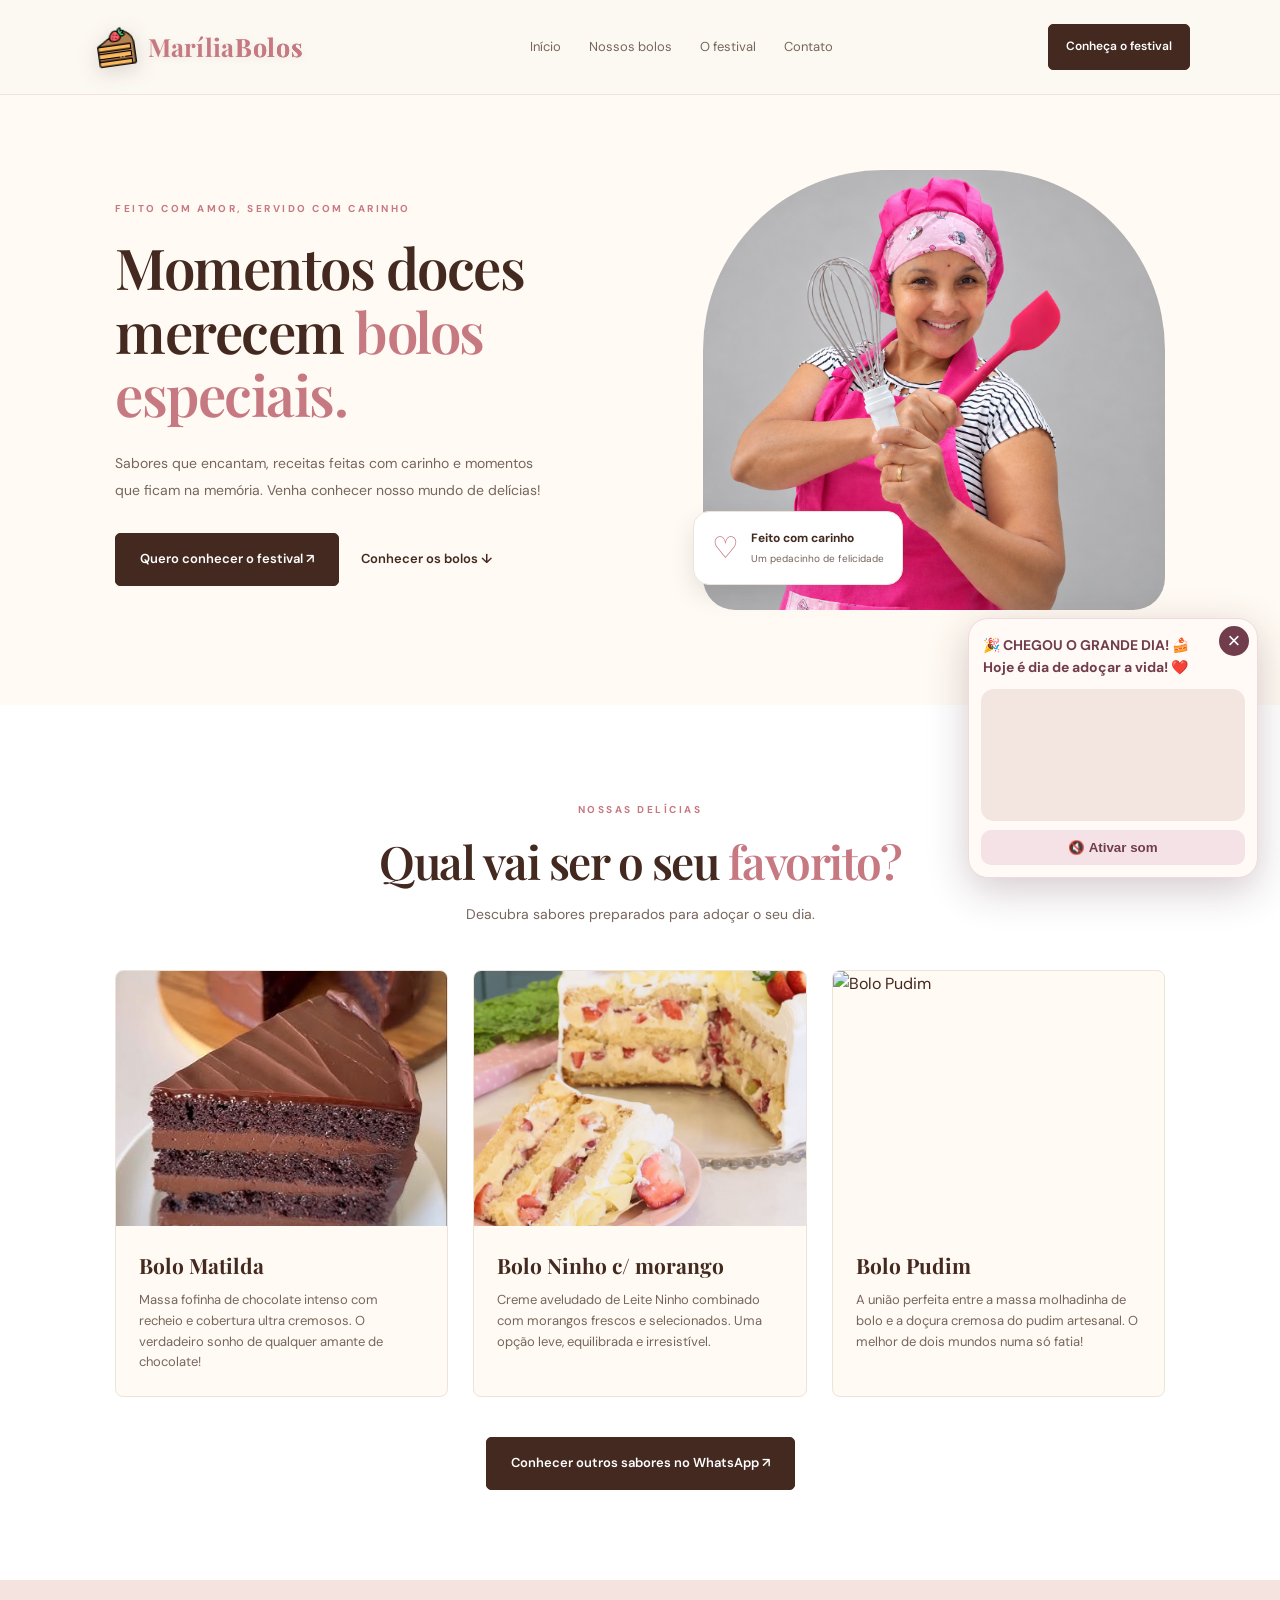
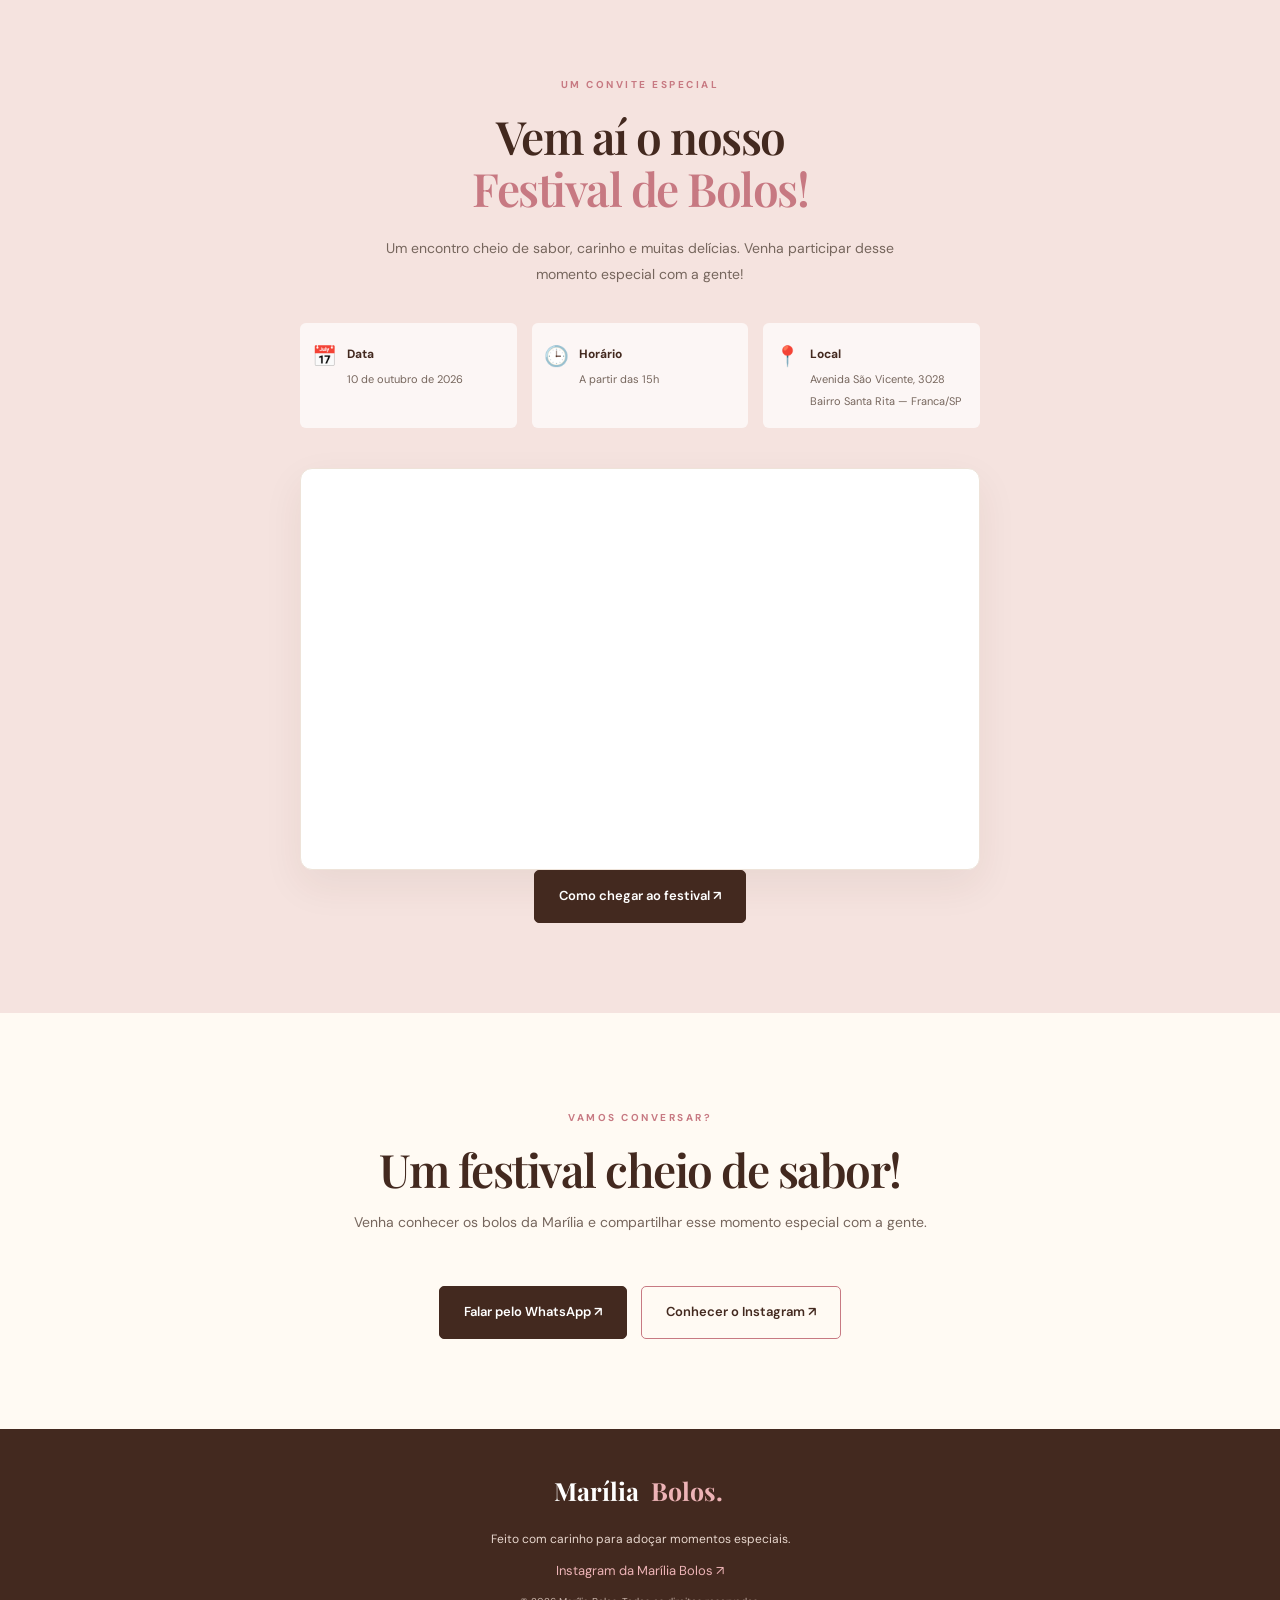
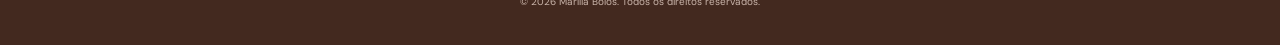
==== index.html @ d949c9f5 "Atualização do projeto Marília Bolos" ====
<!DOCTYPE html>
<html lang="pt-BR">
<head>
    <meta charset="UTF-8">
    <meta name="viewport" content="width=device-width, initial-scale=1.0">
    <meta name="description" content="Conheça nossos bolos e participe do nosso festival de bolos!">
    <title>Festival de Bolos | Marília Bolos</title>

    <link rel="preconnect" href="https://fonts.googleapis.com">
    <link rel="preconnect" href="https://fonts.gstatic.com" crossorigin>
    <link href="https://fonts.googleapis.com/css2?family=DM+Sans:wght@400;500;600;700&family=Playfair+Display:wght@500;600;700&display=swap" rel="stylesheet">
    <link rel="icon" href="imagens/bolo.png" type="image/x-icon">

    <link rel="stylesheet" href="style.css">
    <script src="script.js" defer></script>
</head>
<body>

    <header class="header">
        <a href="#" class="logo" aria-label="Marília Bolos home">
            <img src="imagens/bolo.png" alt="Logo" class="logo-imagem">
            <span class="logo-text">Marília <span>Bolos</span></span>
        </a>

        <nav class="nav">
            <a href="#inicio">Início</a>
            <a href="#bolos">Nossos bolos</a>
            <a href="#festival">O festival</a>
            <a href="#contato">Contato</a>
        </nav>

        <a href="#festival" class="btn btn-small">Conheça o festival</a>
    </header>

    <main>
        <section class="hero" id="inicio">
            <div class="hero-content">
                <span class="eyebrow">FEITO COM AMOR, SERVIDO COM CARINHO</span>

                <h1>Momentos doces<br>merecem <span>bolos especiais.</span></h1>

                <p>
                    Sabores que encantam, receitas feitas com carinho
                    e momentos que ficam na memória.
                    Venha conhecer nosso mundo de delícias!
                </p>

                <div class="hero-actions">
                    <a href="#festival" class="btn">Quero conhecer o festival ↗</a>
                    <a href="#bolos" class="text-link">Conhecer os bolos ↓</a>
                </div>
            </div>

            <div class="hero-image">
                <img
                    src="imagens/marilia.png"
                    alt="Marília, a doceira por trás dos bolos"
                >
                <div class="image-note">
                    <span>♡</span>
                    <div>
                        <strong>Feito com carinho</strong>
                        <small>Um pedacinho de felicidade</small>
                    </div>
                </div>
            </div>
        </section>

        <section class="cakes section" id="bolos">
            <div class="section-heading">
                <span class="eyebrow">NOSSAS DELÍCIAS</span>
                <h2>Qual vai ser o seu <span>favorito?</span></h2>
                <p>Descubra sabores preparados para adoçar o seu dia.</p>
            </div>

            <div class="cake-grid">
                <article class="cake-card">
                    <img src="imagens/Bolo_matilda.png" alt="Bolo Matilda" loading="lazy">
                    <div class="cake-info">
                        <h3>Bolo Matilda</h3>
                        <p>Massa fofinha de chocolate intenso com recheio e cobertura ultra cremosos. O verdadeiro sonho de qualquer amante de chocolate!</p>
                    </div>
                </article>

                <article class="cake-card">
                    <img src="imagens/ninho_morango.png" alt="Bolo Ninho com Morango" loading="lazy">
                    <div class="cake-info">
                        <h3>Bolo Ninho c/ morango</h3>
                        <p>Creme aveludado de Leite Ninho combinado com morangos frescos e selecionados. Uma opção leve, equilibrada e irresistível.</p>
                    </div>
                </article>

                <article class="cake-card">
                    <img src="imagens/Bolo_pudim.png" alt="Bolo Pudim" loading="lazy">
                    <div class="cake-info">
                        <h3>Bolo Pudim</h3>
                        <p>A união perfeita entre a massa molhadinha de bolo e a doçura cremosa do pudim artesanal. O melhor de dois mundos numa só fatia!</p>
                    </div>
                </article>
            </div>

            <div class="cakes-action">
                <a 
                    href="https://wa.me/5516993641352?text=Ol%C3%A1%2C%20Mar%C3%ADlia!%20Gostaria%20de%20conhecer%20outros%20sabores%20de%20bolos." 
                    class="btn" 
                    target="_blank" 
                    rel="noopener noreferrer"
                >
                    Conhecer outros sabores no WhatsApp ↗
                </a>
            </div>
        </section>

        <section class="festival section" id="festival">
            <div class="festival-content">
                <span class="eyebrow">UM CONVITE ESPECIAL</span>
                <h2>Vem aí o nosso<br><span>Festival de Bolos!</span></h2>
                <p>
                    Um encontro cheio de sabor, carinho e muitas delícias.
                    Venha participar desse momento especial com a gente!
                </p>

                <div class="event-details">
                    <div>
                        <span>📅</span>
                        <div>
                            <strong>Data</strong>
                            <p>10 de outubro de 2026</p>
                        </div>
                    </div>

                    <div>
                        <span>🕒</span>
                        <div>
                            <strong>Horário</strong>
                            <p>A partir das 15h</p>
                        </div>
                    </div>

                    <div>
                        <span>📍</span>
                        <div>
                            <strong>Local</strong>
                            <p>Avenida São Vicente, 3028</p>
                            <p>Bairro Santa Rita — Franca/SP</p>
                        </div>
                    </div>
                </div>

                <div class="map-container">
                    <iframe
                        title="Localização do Festival de Bolos da Marília"
                        src="https://maps.google.com/maps?q=-20.5487703,-47.3906858&t=k&z=18&output=embed"
                        width="100%"
                        height="400"
                        style="border: 0;"
                        loading="lazy"
                        allowfullscreen
                        referrerpolicy="no-referrer-when-downgrade">
                    </iframe>
                </div>

                <a
                    class="btn"
                    href="https://www.google.com/maps/dir/?api=1&destination=-20.5487703,-47.3906858"
                    target="_blank"
                    rel="noopener noreferrer">
                    Como chegar ao festival ↗
                </a>
            </div>
        </section>

        <section class="contact section" id="contato">
            <span class="eyebrow">VAMOS CONVERSAR?</span>

            <h2>Um festival cheio de sabor!</h2>

            <p>
                Venha conhecer os bolos da Marília e compartilhar
                esse momento especial com a gente.
            </p>

            <div class="contact-actions">
                <a
                    href="https://wa.me/5516993641352?text=Ol%C3%A1%2C%20Mar%C3%ADlia!%20Vi%20o%20site%20do%20Festival%20de%20Bolos%20e%20gostaria%20de%20saber%20mais."
                    class="btn"
                    target="_blank"
                    rel="noopener noreferrer"
                >
                    Falar pelo WhatsApp ↗
                </a>

                <a
                    href="https://www.instagram.com/mariliamartins7884/"
                    class="btn btn-outline"
                    target="_blank"
                    rel="noopener noreferrer"
                >
                    Conhecer o Instagram ↗
                </a>
            </div>
        </section>
    </main>

    <footer class="footer">
        <a href="#inicio" class="logo">
            Marília <span>Bolos.</span>
        </a>

        <p>Feito com carinho para adoçar momentos especiais.</p>

        <a
            href="https://www.instagram.com/mariliamartins7884/"
            target="_blank"
            rel="noopener noreferrer"
        >
            Instagram da Marília Bolos ↗
        </a>

        <small>© 2026 Marília Bolos. Todos os direitos reservados.</small>
    </footer>

    <div class="video-flutuante" id="videoFlutuante">
        <button
            class="video-fechar"
            id="fecharVideo"
            type="button"
            aria-label="Fechar vídeo"
        >×</button>

        <div class="video-titulo">🎉 CHEGOU O GRANDE DIA! 🍰
            Hoje é dia de adoçar a vida! ❤️</div>

        <video
            id="videoMarilia"
            autoplay
            muted
            playsinline
            loop
            preload="metadata"
        >
            <source src="videos/video-flutuante.mp4" type="video/mp4">
            Seu navegador não conseguiu carregar o vídeo.
        </video>

        <button class="video-som" id="alternarSom" type="button" aria-pressed="false">
            🔇 Ativar som
        </button>

        <div class="chuva-coracoes" id="chuvaCoracoes" aria-hidden="true"></div>
    </div>

</body>
</html>
---- style.css ----
/* ===== CONFIGURAÇÕES GERAIS ===== */
:root {
    --cream: #fffaf3;
    --white: #ffffff;
    --brown: #43291f;
    --pink: #c77982;
    --pink-light: #f5e3df;
    --text: #76665d;
    --border: #eee3d9;
}

* {
    margin: 0;
    padding: 0;
    box-sizing: border-box;
}

html {
    scroll-behavior: smooth;
    scroll-padding-top: 100px;
}

body {
    background: var(--cream);
    color: var(--brown);
    font-family: "DM Sans", sans-serif;
    line-height: 1.6;
}

a {
    color: inherit;
    text-decoration: none;
}

img {
    display: block;
    width: 100%;
    object-fit: cover;
}

button,
a {
    -webkit-tap-highlight-color: transparent;
}

::selection {
    background: var(--pink-light);
    color: var(--brown);
}

/* ===== CABEÇALHO ===== */
.header {
    position: relative;
    width: 100%;
    box-sizing: border-box;
    min-height: 88px;
    padding: 20px 7%;
    display: flex;
    align-items: center;
    justify-content: space-between;
    gap: 30px;
    background-color: #FCF9F2;
    border-bottom: 1px solid var(--border);
    backdrop-filter: blur(12px);
}

.logo {
    display: flex;
    align-items: center;
    gap: 12px;
    padding: 7px 10px 7px 6px;
    border-radius: 14px;
    font-family: "Playfair Display", serif;
    font-size: 25px;
    font-weight: 700;
    white-space: nowrap;
    transition: transform 0.25s ease, filter 0.25s ease, box-shadow 0.25s ease;
}

.logo:hover {
    transform: translateY(-2px);
    filter: brightness(1.04);
    box-shadow: 0 10px 18px rgba(67, 41, 31, 0.06);
}

.logo-text {
    display: inline-flex;
    align-items: center;
    gap: 0;
    letter-spacing: 0.3px;
    color: var(--brown);
    text-shadow: 0 2px 10px rgba(67, 41, 31, 0.08);
}

.logo-text > span {
    color: transparent;
    background: linear-gradient(135deg, #d999a6 0%, #c77982 45%, #a85d69 100%);
    -webkit-background-clip: text;
    background-clip: text;
    letter-spacing: 0.8px;
}

.logo-imagem {
    width: 40px;
    height: auto;
    object-fit: contain;
    transform: rotate(-8deg);
    filter: drop-shadow(0 5px 10px rgba(67, 41, 31, 0.18));
}

.logo span,
.hero h1 span,
.section-heading h2 span,
.festival h2 span {
    color: var(--pink);
}

.nav {
    display: flex !important;
    opacity: 1 !important;
    visibility: visible !important;
    align-items: center;
    gap: 28px;
}

.nav a {
    color: var(--text);
    font-size: 13px;
    transition: color 0.25s;
}

.nav a:hover,
.text-link:hover {
    color: var(--pink);
}

/* ===== BOTÕES ===== */
.btn {
    display: inline-flex;
    justify-content: center;
    align-items: center;
    gap: 8px;
    padding: 15px 24px;
    border: 1px solid var(--brown);
    border-radius: 5px;
    background: var(--brown);
    color: white;
    font-size: 13px;
    font-weight: 600;
    transition: transform 0.25s, background 0.25s;
}

.btn:hover {
    background: var(--pink);
    border-color: var(--pink);
    transform: translateY(-2px);
}

.btn-small {
    padding: 12px 17px;
    font-size: 12px;
}

.text-link {
    color: var(--brown);
    font-size: 13px;
    font-weight: 600;
    transition: color 0.25s;
}

/* ===== PRIMEIRA SEÇÃO ===== */
.hero {
    padding: 75px 9% 95px;
    min-height: 590px;
    display: grid;
    grid-template-columns: 1fr 0.9fr;
    align-items: center;
    gap: 75px;
}

.hero-content {
    max-width: 540px;
    animation: fade-up 0.8s ease both;
}

.eyebrow {
    display: inline-block;
    margin-bottom: 18px;
    color: var(--pink);
    font-size: 10px;
    font-weight: 700;
    letter-spacing: 2.5px;
}

.hero h1,
.section-heading h2,
.festival h2,
.contact h2 {
    font-family: "Playfair Display", serif;
    font-weight: 600;
    letter-spacing: -1.5px;
    line-height: 1.13;
}

.hero h1 {
    font-size: clamp(38px, 4.4vw, 62px);
}

.hero-content > p {
    margin-top: 24px;
    max-width: 430px;
    color: var(--text);
    font-size: 14px;
    line-height: 1.9;
}

.hero-actions {
    margin-top: 30px;
    display: flex;
    align-items: center;
    flex-wrap: wrap;
    gap: 22px;
}

.hero-image {
    height: 440px;
    position: relative;
    overflow: visible;
    animation: fade-up 1s ease both;
}

.hero-image > img {
    height: 100%;
    display: block;
    width: 100%;
    border-radius: 180px 180px 32px 32px;
    transition: transform 0.4s ease, filter 0.4s ease;
}

.hero-image:hover img {
    transform: scale(1.03);
    filter: brightness(1.02);
}

.image-note {
    position: absolute;
    left: -10px;
    bottom: 25px;
    z-index: 5;
    display: flex;
    align-items: center;
    gap: 12px;
    padding: 12px 18px;
    background: #ffffff;
    border: 1px solid var(--border);
    border-radius: 16px;
    box-shadow: 0 10px 25px rgba(0, 0, 0, 0.1);
}

.image-note > span {
    color: var(--pink);
    font-size: 30px;
}

.image-note strong,
.image-note small {
    display: block;
}

.image-note strong {
    font-size: 12px;
}

.image-note small {
    margin-top: 3px;
    color: var(--text);
    font-size: 10px;
}

/* ===== GALERIA DE BOLOS ===== */
.section {
    padding: 90px 9%;
}

.cakes {
    background: var(--white);
}

.section-heading {
    margin: 0 auto 45px;
    text-align: center;
}

.section-heading h2,
.festival h2,
.contact h2 {
    font-size: clamp(32px, 4vw, 46px);
}

.section-heading > p,
.contact > p {
    margin-top: 15px;
    color: var(--text);
    font-size: 14px;
}

.cake-grid {
    display: grid;
    grid-template-columns: repeat(3, minmax(0, 1fr));
    gap: 25px;
}

.cake-card {
    overflow: hidden;
    background: var(--cream);
    border: 1px solid var(--border);
    border-radius: 8px;
    transition: transform 0.3s, box-shadow 0.3s;
}

.cake-card:hover {
    transform: translateY(-6px);
    box-shadow: 0 15px 35px #43291f12;
}

.cake-card img {
    height: 255px;
    transition: transform 0.5s;
}

.cake-card:hover img {
    transform: scale(1.04);
}

.cake-info {
    padding: 23px;
}

.cake-info h3 {
    font-family: "Playfair Display", serif;
    font-size: 21px;
}

.cake-info p {
    margin-top: 7px;
    color: var(--text);
    font-size: 13px;
}

.cakes-action {
    text-align: center;
    margin-top: 40px;
}

/* ===== FESTIVAL ===== */
.festival {
    background: var(--pink-light);
    position: relative;
    overflow: hidden;
}

.festival-content {
    max-width: 680px;
    margin: 0 auto;
    text-align: center;
}

.festival-content > p {
    max-width: 510px;
    margin: 20px auto 30px;
    color: var(--text);
    font-size: 14px;
    line-height: 1.9;
}

.event-details {
    display: grid;
    grid-template-columns: repeat(3, minmax(0, 1fr));
    gap: 15px;
    margin: 35px 0;
    text-align: left;
}

.event-details > div {
    display: flex;
    align-items: flex-start;
    gap: 10px;
    padding: 17px 12px;
    background: rgba(255, 255, 255, 0.7);
    border-radius: 6px;
}

.event-details > div > span {
    font-size: 20px;
}

.event-details strong {
    font-size: 12px;
}

.event-details p {
    margin-top: 5px;
    color: var(--text);
    font-size: 11px;
}

/* ===== CONTATO ===== */
.contact {
    text-align: center;
    background: var(--cream);
}

.contact h2 {
    margin-bottom: 10px;
}

.contact .btn {
    margin-top: 25px;
}

/* ===== RODAPÉ ===== */
.footer {
    display: flex;
    flex-direction: column;
    align-items: center;
    gap: 12px;
    padding: 35px 7%;
    background: var(--brown);
    color: white;
    text-align: center;
}

.footer .logo span {
    color: #edb3b6;
}

.footer p {
    color: #e7d6cd;
    font-size: 12px;
}

.footer small {
    color: #c9b4aa;
    font-size: 10px;
}

/* ===== VÍDEO FLUTUANTE ===== */
.video-flutuante {
    position: fixed;
    right: 22px;
    bottom: 22px;
    width: 290px;
    max-width: calc(100vw - 28px);
    padding: 12px;
    background: #fffaf5;
    border: 1px solid #f0d9df;
    border-radius: 20px;
    box-shadow: 0 12px 40px rgba(76, 36, 45, 0.24);
    z-index: 9999;
    animation: entradaVideo 0.65s cubic-bezier(.2, .8, .2, 1) both;
}

.video-flutuante[hidden] {
    display: none;
}

.video-flutuante video {
    display: block;
    width: 100%;
    max-height: 52vh;
    object-fit: cover;
    background: #f3e6e0;
    border-radius: 13px;
}

.video-titulo {
    color: #713d4d;
    font-weight: 700;
    font-size: 14px;
    padding: 3px 28px 10px 2px;
}

.video-fechar {
    position: absolute;
    top: 7px;
    right: 8px;
    z-index: 3;
    width: 30px;
    height: 30px;
    border: 0;
    border-radius: 50%;
    background: #713d4d;
    color: white;
    font-size: 22px;
    cursor: pointer;
}

.video-som {
    display: block;
    width: 100%;
    margin-top: 9px;
    padding: 10px;
    border: 0;
    border-radius: 10px;
    background: #f4e2e7;
    color: #713d4d;
    font-weight: 700;
    cursor: pointer;
}

.video-fechar:hover,
.video-som:hover {
    filter: brightness(0.96);
}

.chuva-coracoes {
    position: absolute;
    inset: 38px 0 42px;
    overflow: hidden;
    pointer-events: none;
}

.coracao-flutuante {
    position: absolute;
    bottom: 0;
    font-size: 20px;
    animation: subirCoracao 1.8s ease-out forwards;
    filter: drop-shadow(0 2px 3px #0002);
}

@keyframes entradaVideo {
    from {
        opacity: 0;
        transform: translateY(25px) scale(.94);
    }
    to {
        opacity: 1;
        transform: translateY(0) scale(1);
    }
}

@keyframes subirCoracao {
    from {
        opacity: 0;
        transform: translateY(0) scale(.65) rotate(-10deg);
    }
    15% {
        opacity: 1;
    }
    to {
        opacity: 0;
        transform: translateY(-180px) scale(1.3) rotate(18deg);
    }
}

/* ===== IDENTIDADE MARÍLIA BOLOS ===== */

.contact-actions {
    display: flex;
    justify-content: center;
    align-items: center;
    flex-wrap: wrap;
    gap: 14px;
    margin-top: 28px;
}

.btn-outline {
    color: var(--brown);
    background: transparent;
    border-color: var(--pink);
}

.btn-outline:hover {
    color: white;
    background: var(--pink);
    border-color: var(--pink);
}

.footer > a:not(.logo) {
    color: #edb3b6;
    font-size: 13px;
    transition: color 0.25s;
}

.footer > a:not(.logo):hover {
    color: white;
}

/* ===== MAPA DO FESTIVAL ===== */

.map-container {
    width: 100%;
    max-width: 1000px;
    margin: 40px auto 0;
    overflow: hidden;
    border: 1px solid var(--border);
    border-radius: 12px;
    box-shadow: 0 15px 40px #43291f12;
    background: var(--white);
}

.map-container iframe {
    display: block;
    width: 100%;
    height: 400px;
    border: 0;
}

@media (max-width: 500px) {
    .contact-actions {
        flex-direction: column;
    }

    .contact-actions .btn {
        width: 100%;
    }

}

@media (max-width: 600px) {
    .video-flutuante {
        right: 12px;
        bottom: 12px;
        width: 220px;
        padding: 9px;
        border-radius: 16px;
    }

    .video-flutuante video {
        max-height: 38vh;
    }

    .video-titulo {
        font-size: 12px;
    }

    .video-som {
        padding: 9px;
        font-size: 12px;
    }

    .map-container {
        margin-top: 28px;
        border-radius: 8px;
    }

    .map-container iframe {
        height: 320px;
    }
}

/* ===== ANIMAÇÃO ===== */
@keyframes fade-up {
    from {
        opacity: 0;
        transform: translateY(18px);
    }

    to {
        opacity: 1;
        transform: translateY(0);
    }
}

/* ===== TABLETS E CELULARES ===== */
@media (max-width: 1000px) {
    .header {
        padding: 18px 5%;
        gap: 15px;
    }

    .nav {
        gap: 15px;
    }

    .header > .btn {
        display: none;
    }

    .hero {
        padding: 65px 6%;
        gap: 35px;
    }

    .hero-image {
        height: 370px;
    }

    .section {
        padding: 75px 6%;
    }

    .cake-card img {
        height: 210px;
    }
}

@media (max-width: 700px) {
    .header {
        position: relative;
        flex-wrap: wrap;
        justify-content: center;
        padding: 18px 5%;
    }

    .logo {
        font-size: 24px;
    }

    .nav {
        width: 100%;
        justify-content: center;
        flex-wrap: wrap;
        gap: 12px 20px;
    }

    .nav a {
        font-size: 12px;
    }

    .hero {
        grid-template-columns: 1fr;
        padding: 55px 7% 65px;
        gap: 40px;
    }

    .hero h1 {
        font-size: clamp(38px, 10vw, 52px);
    }

    .hero-content > p {
        font-size: 13px;
    }

    .hero-image {
        height: 350px;
        margin-left: 15px;
    }

    .image-note {
        left: -15px;
        bottom: 20px;
    }

    .section {
        padding: 65px 7%;
    }

    .section-heading h2,
    .festival h2,
    .contact h2 {
        font-size: 34px;
    }

    .cake-grid {
        grid-template-columns: 1fr;
        gap: 22px;
    }

    .cake-card img {
        height: 260px;
    }

    .event-details {
        grid-template-columns: 1fr;
        gap: 10px;
    }

    .event-details > div {
        padding: 15px;
    }

    .hero-actions {
        align-items: flex-start;
        flex-direction: column;
        gap: 18px;
    }

    .btn {
        max-width: 100%;
        text-align: center;
    }
}

@media (prefers-reduced-motion: reduce) {
    *,
    *::before,
    *::after {
        scroll-behavior: auto !important;
        animation-duration: 0.01ms !important;
        transition-duration: 0.01ms !important;
    }
}
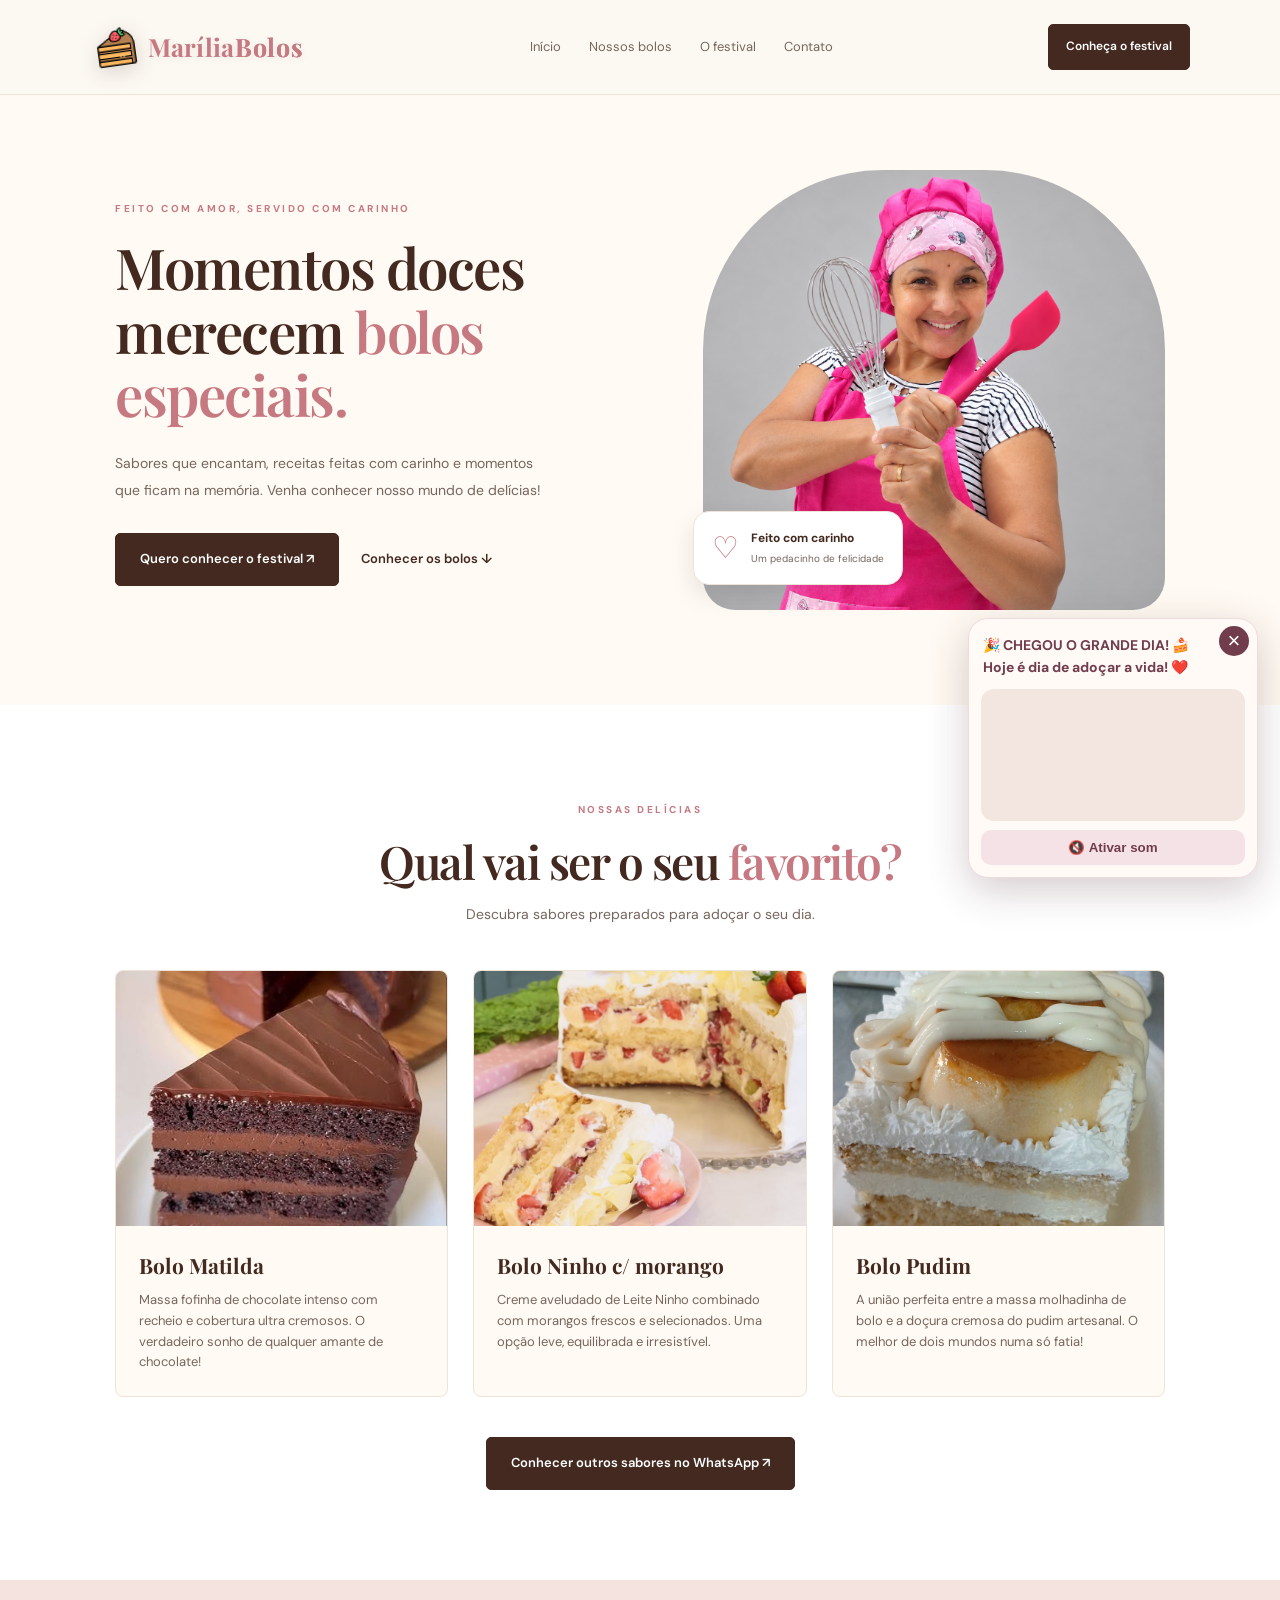
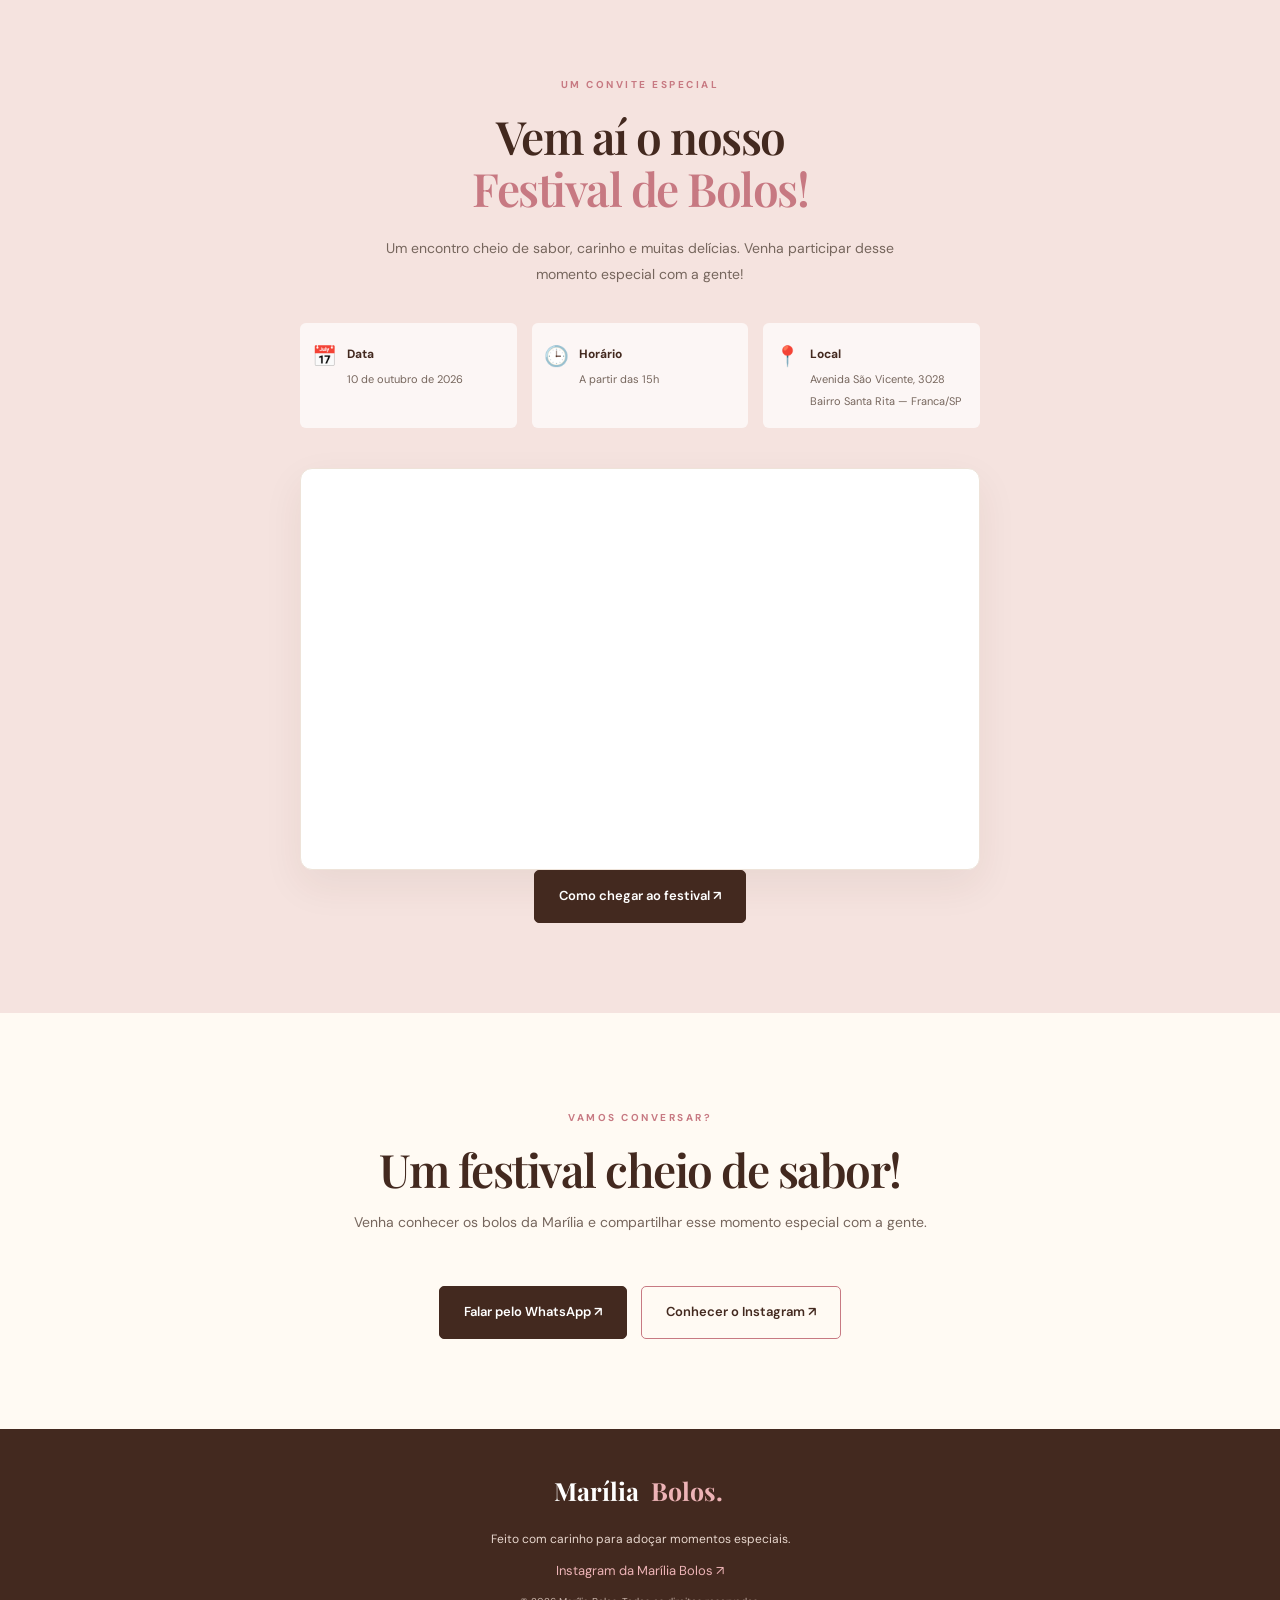
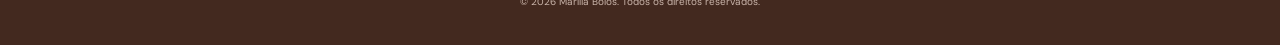
==== commit 74ce7ce9: "Corrige maiuscula da imagem do bolo pudim" ====
--- a/index.html
+++ b/index.html
@@ -92,7 +92,7 @@
                 </article>
 
                 <article class="cake-card">
-                    <img src="imagens/Bolo_pudim.png" alt="Bolo Pudim" loading="lazy">
+                    <img src="imagens/bolo_pudim.png" alt="Bolo Pudim" loading="lazy">
                     <div class="cake-info">
                         <h3>Bolo Pudim</h3>
                         <p>A união perfeita entre a massa molhadinha de bolo e a doçura cremosa do pudim artesanal. O melhor de dois mundos numa só fatia!</p>
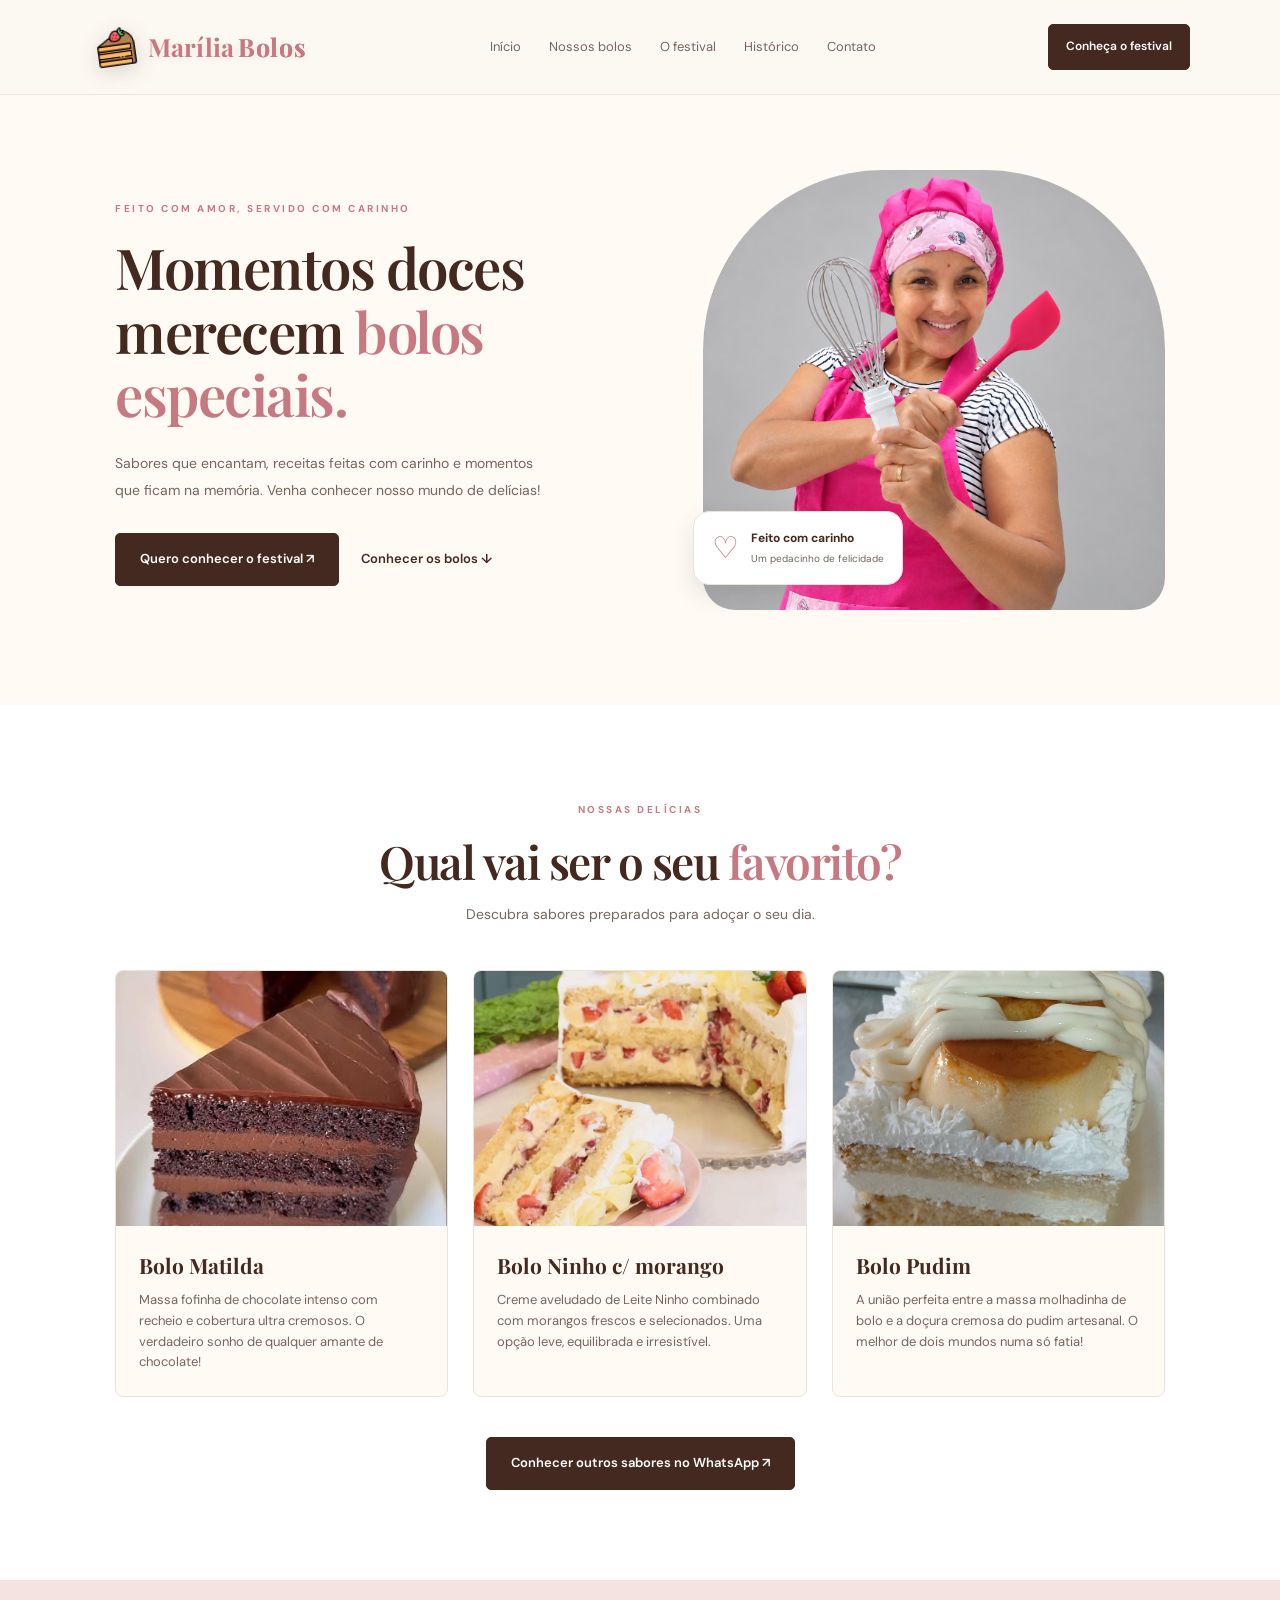
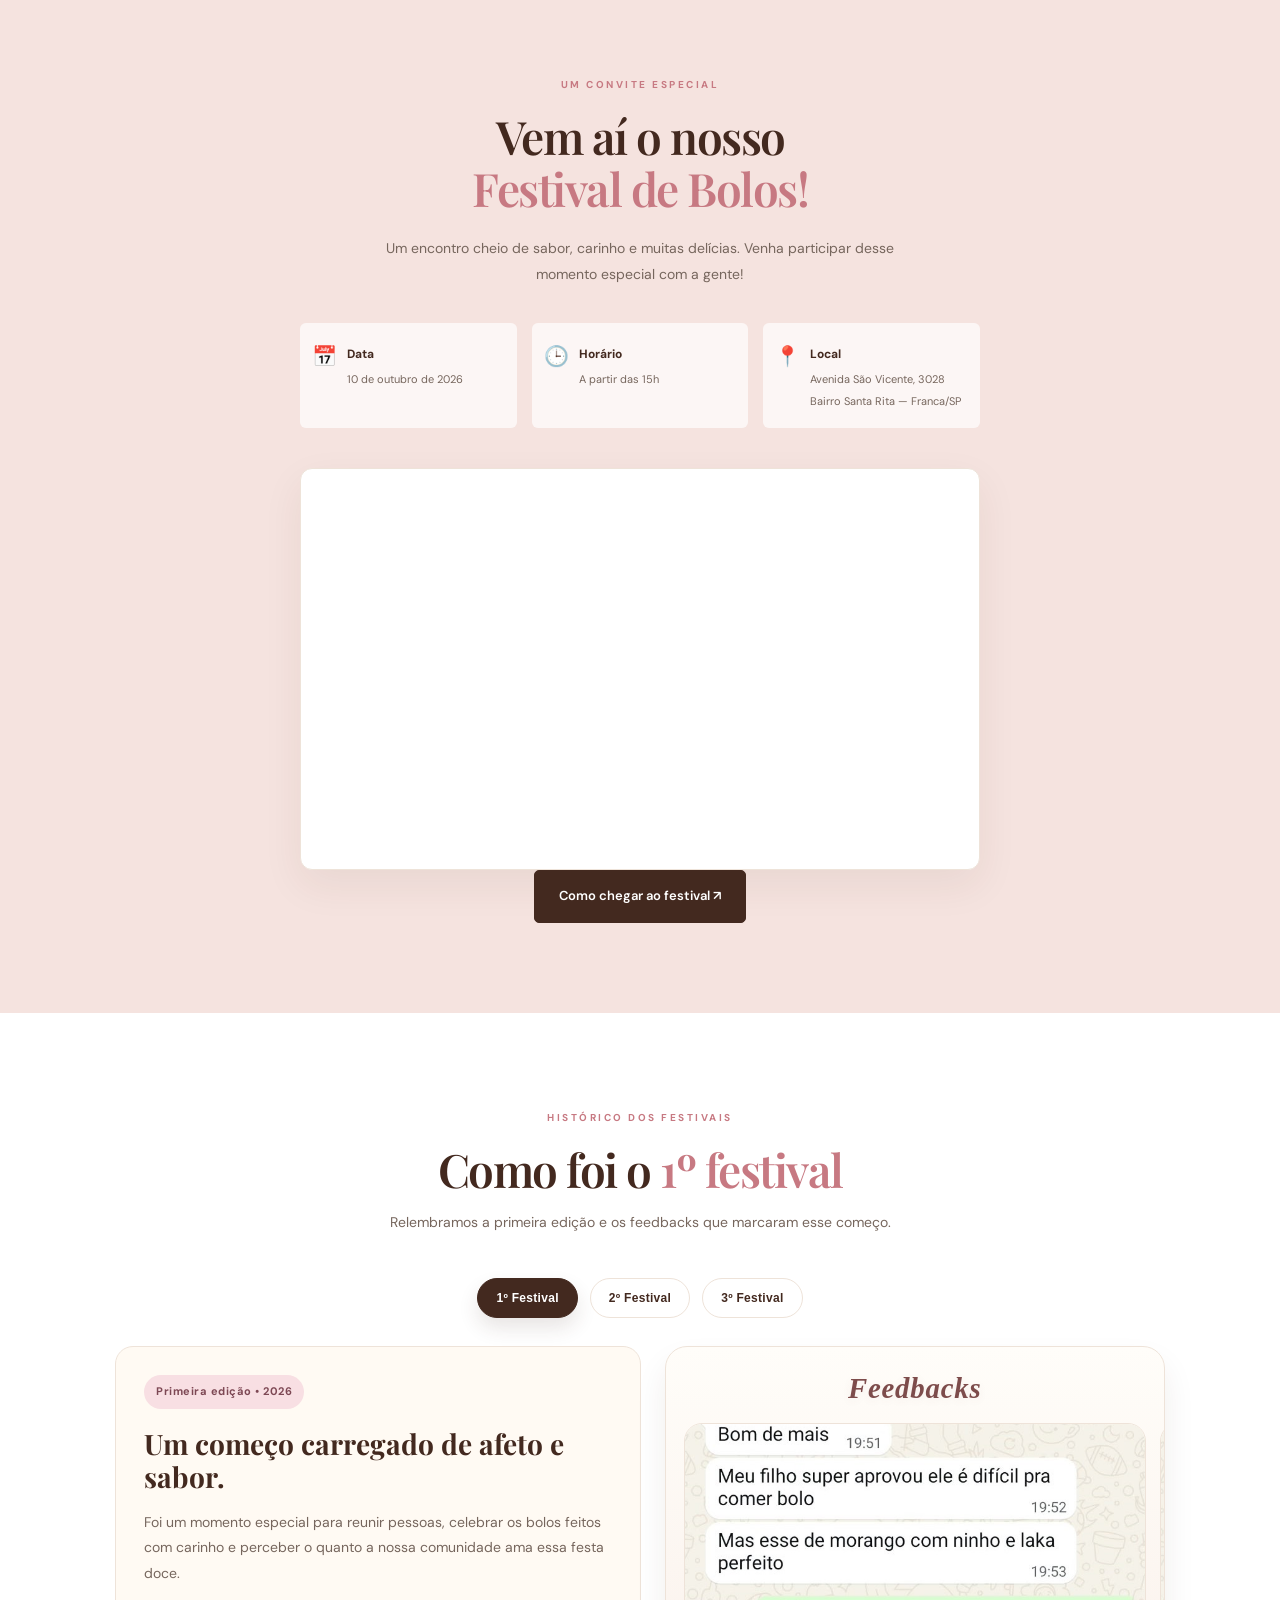
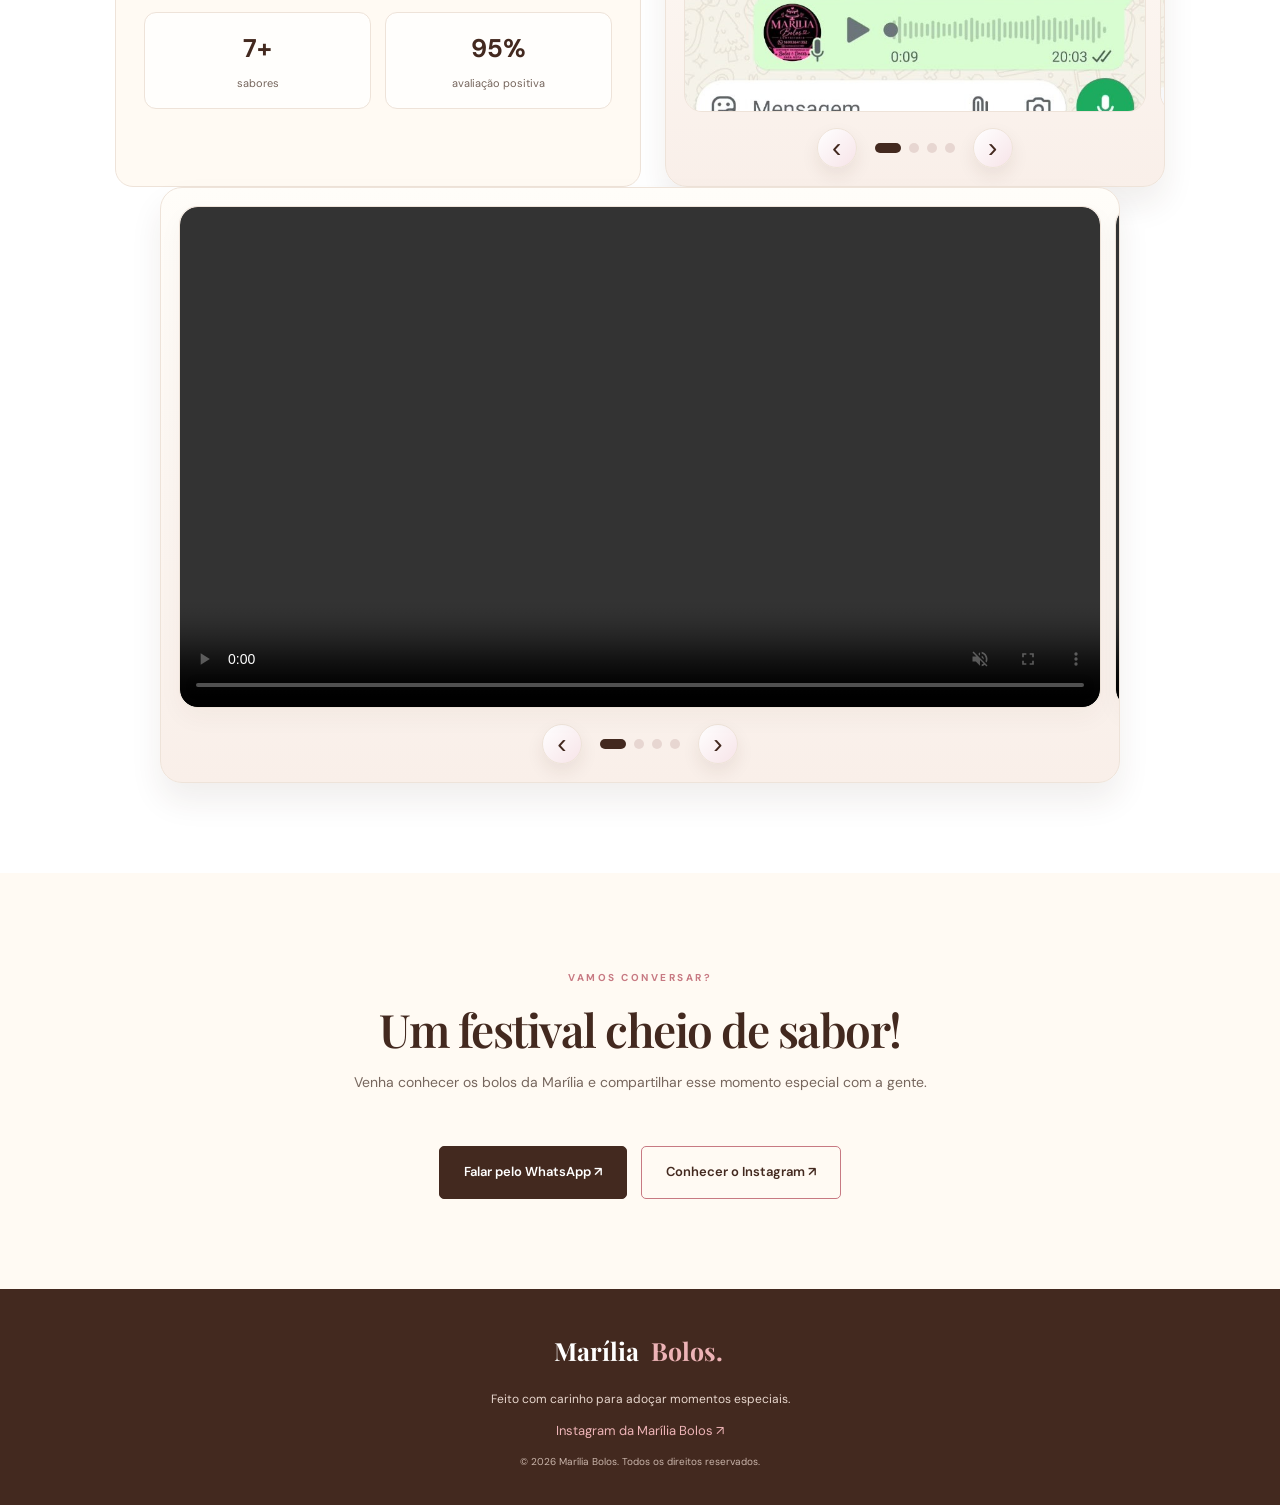
==== commit 21690f66: "att" ====
--- a/index.html
+++ b/index.html
@@ -27,6 +27,7 @@
             <a href="#inicio">Início</a>
             <a href="#bolos">Nossos bolos</a>
             <a href="#festival">O festival</a>
+            <a href="#historico">Histórico</a>
             <a href="#contato">Contato</a>
         </nav>
 
@@ -103,7 +104,8 @@
             <div class="cakes-action">
                 <a 
                     href="https://wa.me/5516993641352?text=Ol%C3%A1%2C%20Mar%C3%ADlia!%20Gostaria%20de%20conhecer%20outros%20sabores%20de%20bolos." 
-                    class="btn" 
+                    class="btn whatsapp-link" 
+                    id="whatsapp-link"
                     target="_blank" 
                     rel="noopener noreferrer"
                 >
@@ -171,6 +173,128 @@
             </div>
         </section>
 
+        <section class="history section" id="historico">
+            <div class="section-heading">
+                <span class="eyebrow">HISTÓRICO DOS FESTIVAIS</span>
+                <h2>Como foi o <span>1º festival</span></h2>
+                <p>Relembramos a primeira edição e os feedbacks que marcaram esse começo.</p>
+            </div>
+
+            <div class="festival-tabs" data-tabs>
+                <div class="festival-tabs-header" role="tablist" aria-label="Histórico dos festivais">
+                    <button class="tab-button is-active" type="button" role="tab" aria-selected="true" data-tab="festival-1">
+                        1º Festival
+                    </button>
+                    <button class="tab-button" type="button" role="tab" aria-selected="false" data-tab="festival-2">
+                        2º Festival
+                    </button>
+                    <button class="tab-button" type="button" role="tab" aria-selected="false" data-tab="festival-3">
+                        3º Festival
+                    </button>
+                </div>
+
+                <div class="tab-panel is-active" id="festival-1" role="tabpanel">
+                    <div class="history-layout">
+                        <div class="history-summary">
+                            <div class="summary-badge">Primeira edição • 2026</div>
+                            <h3>Um começo carregado de afeto e sabor.</h3>
+                            <p>
+                                Foi um momento especial para reunir pessoas, celebrar os bolos feitos com carinho
+                                e perceber o quanto a nossa comunidade ama essa festa doce.
+                            </p>
+
+                            <div class="history-stats">
+                                <div>
+                                    <strong>7+</strong>
+                                    <span>sabores</span>
+                                </div>
+                                <div>
+                                    <strong>95%</strong>
+                                    <span>avaliação positiva</span>
+                                </div>
+                            </div>
+                        </div>
+
+                        <div class="history-carousel" aria-label="Carrossel de feedbacks do primeiro festival">
+                            <div class="history-carousel-title">Feedbacks</div>
+                            <div class="history-carousel-track">
+                                <img src="1-festival/feedback1.jpeg" alt="Foto do primeiro festival - momento de abertura" loading="lazy">
+                                <img src="1-festival/feedback2.jpeg" alt="Foto do primeiro festival - mesa de doces" loading="lazy">
+                                <img src="1-festival/feedback3.jpeg" alt="Foto do primeiro festival - clientes e bolos" loading="lazy">
+                                <img src="1-festival/feedback4.jpeg" alt="Foto do primeiro festival - público feliz" loading="lazy">
+                            </div>
+                            <div class="carousel-controls">
+                                <button class="carousel-btn prev" type="button" aria-label="Anterior">‹</button>
+                                <div class="carousel-dots" aria-label="Indicadores do carrossel">
+                                    <span class="dot active"></span>
+                                    <span class="dot"></span>
+                                    <span class="dot"></span>
+                                    <span class="dot"></span>
+                                </div>
+                                <button class="carousel-btn next" type="button" aria-label="Próximo">›</button>
+                            </div>
+                        </div>
+                    </div>
+
+                    <div class="media-carousel" aria-label="Carrossel de vídeos do primeiro festival">
+                        <div class="media-carousel-track">
+                            <div class="media-card">
+                                <video controls muted playsinline preload="metadata" aria-label="Vídeo do primeiro festival 1">
+                                    <source src="1-festival/video1.mp4" type="video/mp4">
+                                </video>
+                            </div>
+                            <div class="media-card">
+                                <video controls muted playsinline preload="metadata" aria-label="Vídeo do primeiro festival 2">
+                                    <source src="1-festival/video2.mp4" type="video/mp4">
+                                </video>
+                            </div>
+                            <div class="media-card">
+                                <video controls muted playsinline preload="metadata" aria-label="Vídeo do primeiro festival 3">
+                                    <source src="1-festival/video3.mp4" type="video/mp4">
+                                </video>
+                            </div>
+                            <div class="media-card">
+                                <video controls muted playsinline preload="metadata" aria-label="Vídeo do primeiro festival 4">
+                                    <source src="1-festival/video4.mp4" type="video/mp4">
+                                </video>
+                            </div>
+                        </div>
+                        <div class="carousel-controls">
+                            <button class="media-carousel-btn prev" type="button" aria-label="Vídeos anteriores">‹</button>
+                            <div class="carousel-dots media-dots" aria-label="Indicadores de vídeos">
+                                <span class="dot active"></span>
+                                <span class="dot"></span>
+                                <span class="dot"></span>
+                                <span class="dot"></span>
+                            </div>
+                            <button class="media-carousel-btn next" type="button" aria-label="Próximos vídeos">›</button>
+                        </div>
+                    </div>
+
+                </div>
+
+                <div class="tab-panel" id="festival-2" role="tabpanel">
+                    <div class="future-festival">
+                        <div class="future-festival-icon">✨</div>
+                        <h3>2º Festival</h3>
+                        <p>
+                            Em breve uma nova edição do festival será realizada, trazendo ainda mais sabores, experiências e momentos doces para todos os participantes.
+                        </p>
+                    </div>
+                </div>
+
+                <div class="tab-panel" id="festival-3" role="tabpanel">
+                    <div class="future-festival">
+                        <div class="future-festival-icon">🎉</div>
+                        <h3>3º Festival</h3>
+                        <p>
+                            Em breve uma nova edição do festival será realizada, trazendo ainda mais sabores, experiências e momentos doces para todos os participantes.
+                        </p>
+                    </div>
+                </div>
+            </div>
+        </section>
+
         <section class="contact section" id="contato">
             <span class="eyebrow">VAMOS CONVERSAR?</span>
 
@@ -184,7 +308,7 @@
             <div class="contact-actions">
                 <a
                     href="https://wa.me/5516993641352?text=Ol%C3%A1%2C%20Mar%C3%ADlia!%20Vi%20o%20site%20do%20Festival%20de%20Bolos%20e%20gostaria%20de%20saber%20mais."
-                    class="btn"
+                    class="btn whatsapp-link"
                     target="_blank"
                     rel="noopener noreferrer"
                 >
@@ -221,16 +345,13 @@
         <small>© 2026 Marília Bolos. Todos os direitos reservados.</small>
     </footer>
 
-    <div class="video-flutuante" id="videoFlutuante">
+    <div class="video-flutuante" id="videoFlutuante" hidden>
         <button
             class="video-fechar"
             id="fecharVideo"
             type="button"
             aria-label="Fechar vídeo"
         >×</button>
-
-        <div class="video-titulo">🎉 CHEGOU O GRANDE DIA! 🍰
-            Hoje é dia de adoçar a vida! ❤️</div>
 
         <video
             id="videoMarilia"
@@ -240,7 +361,7 @@
             loop
             preload="metadata"
         >
-            <source src="videos/video-flutuante.mp4" type="video/mp4">
+            <source src="1-festival/video1.mp4" type="video/mp4">
             Seu navegador não conseguiu carregar o vídeo.
         </video>
 
--- a/style.css
+++ b/style.css
@@ -87,7 +87,7 @@
 .logo-text {
     display: inline-flex;
     align-items: center;
-    gap: 0;
+    gap: 0.12em;
     letter-spacing: 0.3px;
     color: var(--brown);
     text-shadow: 0 2px 10px rgba(67, 41, 31, 0.08);
@@ -403,6 +403,282 @@
     margin-top: 5px;
     color: var(--text);
     font-size: 11px;
+}
+
+/* ===== HISTÓRICO DOS FESTIVAIS ===== */
+.history {
+    background: var(--white);
+}
+
+.festival-tabs {
+    max-width: 1100px;
+    margin: 0 auto;
+}
+
+.festival-tabs-header {
+    display: flex;
+    justify-content: center;
+    flex-wrap: wrap;
+    gap: 12px;
+    margin-bottom: 28px;
+}
+
+.tab-button {
+    padding: 12px 18px;
+    border: 1px solid var(--border);
+    border-radius: 999px;
+    background: transparent;
+    color: var(--brown);
+    font-size: 12px;
+    font-weight: 700;
+    letter-spacing: 0.3px;
+    cursor: pointer;
+    transition: all 0.25s ease;
+}
+
+.tab-button:hover,
+.tab-button.is-active {
+    background: var(--brown);
+    border-color: var(--brown);
+    color: white;
+    box-shadow: 0 10px 20px rgba(67, 41, 31, 0.12);
+}
+
+.tab-panel {
+    display: none;
+    animation: fade-up 0.45s ease both;
+}
+
+.tab-panel.is-active {
+    display: block;
+}
+
+.history-layout {
+    display: grid;
+    grid-template-columns: 1.05fr 1fr;
+    gap: 24px;
+    align-items: stretch;
+}
+
+.history-summary,
+.feedback-item,
+.future-festival {
+    background: var(--cream);
+    border: 1px solid var(--border);
+    border-radius: 18px;
+}
+
+.history-summary {
+    padding: 28px;
+}
+
+.summary-badge {
+    display: inline-flex;
+    padding: 8px 12px;
+    background: #f8dfe3;
+    color: #7d4854;
+    border-radius: 999px;
+    font-size: 11px;
+    font-weight: 700;
+    letter-spacing: 0.5px;
+}
+
+.history-summary h3 {
+    margin-top: 18px;
+    font-family: "Playfair Display", serif;
+    font-size: clamp(28px, 2.2vw, 38px);
+    line-height: 1.2;
+}
+
+.history-summary > p {
+    margin-top: 16px;
+    color: var(--text);
+    font-size: 14px;
+    line-height: 1.8;
+}
+
+.history-stats {
+    display: grid;
+    grid-template-columns: repeat(2, minmax(0, 1fr));
+    gap: 14px;
+    margin-top: 26px;
+}
+
+.history-stats div {
+    background: rgba(255, 255, 255, 0.75);
+    border: 1px solid var(--border);
+    border-radius: 12px;
+    padding: 16px 12px;
+    text-align: center;
+}
+
+.history-stats strong {
+    display: block;
+    font-size: clamp(20px, 2vw, 28px);
+    color: var(--brown);
+}
+
+.history-stats span {
+    display: block;
+    margin-top: 5px;
+    color: var(--text);
+    font-size: 11px;
+}
+
+.history-carousel,
+.media-carousel {
+    position: relative;
+    overflow: hidden;
+    border: 1px solid var(--border);
+    border-radius: 22px;
+    background: linear-gradient(180deg, #fffdf9 0%, #f9efe9 100%);
+    padding: 18px;
+    box-shadow: 0 18px 32px rgba(67, 41, 31, 0.08);
+    max-width: 960px;
+    margin: 0 auto;
+}
+
+.history-carousel-title {
+    margin: 0 0 12px;
+    color: #7d4c4b;
+    font-family: Georgia, "Times New Roman", serif;
+    font-size: 1.8rem;
+    font-style: italic;
+    font-weight: 700;
+    letter-spacing: 0.8px;
+    text-align: center;
+    text-shadow: 0 2px 10px rgba(125, 76, 75, 0.08);
+}
+
+.history-carousel-track,
+.media-carousel-track {
+    display: flex;
+    transition: transform 0.5s ease;
+    gap: 14px;
+}
+
+.history-carousel-track img {
+    flex: 0 0 100%;
+    width: 100%;
+    aspect-ratio: 16 / 10;
+    object-fit: cover;
+    border-radius: 18px;
+    display: block;
+    border: 1px solid var(--border);
+    background: #f2e6df;
+    transition: transform 0.35s ease, filter 0.35s ease;
+}
+
+.history-carousel-track img:hover {
+    transform: scale(1.02);
+    filter: saturate(1.08);
+}
+
+.media-card {
+    flex: 0 0 100%;
+    overflow: hidden;
+    border: 1px solid var(--border);
+    border-radius: 18px;
+    background: #fff;
+    box-shadow: 0 10px 25px rgba(67, 41, 31, 0.04);
+}
+
+.media-card video {
+    display: block;
+    width: 100%;
+    height: 500px;
+    object-fit: cover;
+    background: #f3e7db;
+    border-radius: 18px;
+}
+
+.carousel-controls {
+    display: flex;
+    align-items: center;
+    justify-content: center;
+    gap: 18px;
+    margin-top: 16px;
+}
+
+.carousel-btn,
+.media-carousel-btn {
+    width: 40px;
+    height: 40px;
+    border: 1px solid var(--border);
+    border-radius: 50%;
+    background: linear-gradient(135deg, #fff 0%, #f7e4e8 100%);
+    color: var(--brown);
+    font-size: 28px;
+    line-height: 1;
+    cursor: pointer;
+    transition: all 0.25s ease;
+    box-shadow: 0 8px 18px rgba(67, 41, 31, 0.08);
+}
+
+.carousel-btn:hover,
+.media-carousel-btn:hover {
+    background: linear-gradient(135deg, #4a2f28 0%, #7a4b4b 100%);
+    border-color: var(--brown);
+    color: white;
+    transform: translateY(-1px);
+}
+
+.carousel-dots {
+    display: flex;
+    align-items: center;
+    gap: 8px;
+}
+
+.dot {
+    width: 10px;
+    height: 10px;
+    border-radius: 50%;
+    background: #e7d6d1;
+    display: block;
+    transition: all 0.25s ease;
+}
+
+.dot.active {
+    width: 26px;
+    border-radius: 999px;
+    background: var(--brown);
+}
+
+.feedback-grid {
+    display: none;
+}
+
+.future-festival {
+    display: flex;
+    flex-direction: column;
+    justify-content: center;
+    align-items: center;
+    min-height: 320px;
+    padding: 30px 24px;
+    text-align: center;
+}
+
+.future-festival-icon {
+    display: grid;
+    place-items: center;
+    width: 70px;
+    height: 70px;
+    border-radius: 50%;
+    background: #f8e6ea;
+    font-size: 30px;
+}
+
+.future-festival h3 {
+    margin-top: 18px;
+    font-family: "Playfair Display", serif;
+    font-size: clamp(26px, 2vw, 32px);
+}
+
+.future-festival p {
+    margin-top: 14px;
+    max-width: 480px;
+    color: var(--text);
+    line-height: 1.8;
 }
 
 /* ===== CONTATO ===== */
@@ -475,10 +751,7 @@
 }
 
 .video-titulo {
-    color: #713d4d;
-    font-weight: 700;
-    font-size: 14px;
-    padding: 3px 28px 10px 2px;
+    display: none;
 }
 
 .video-fechar {
@@ -771,6 +1044,21 @@
         padding: 15px;
     }
 
+    .history-layout,
+    .feedback-grid,
+    .history-stats {
+        grid-template-columns: 1fr;
+    }
+
+    .feedback-grid {
+        grid-template-columns: 1fr;
+    }
+
+    .history-carousel,
+    .media-carousel {
+        padding: 12px;
+    }
+
     .hero-actions {
         align-items: flex-start;
         flex-direction: column;
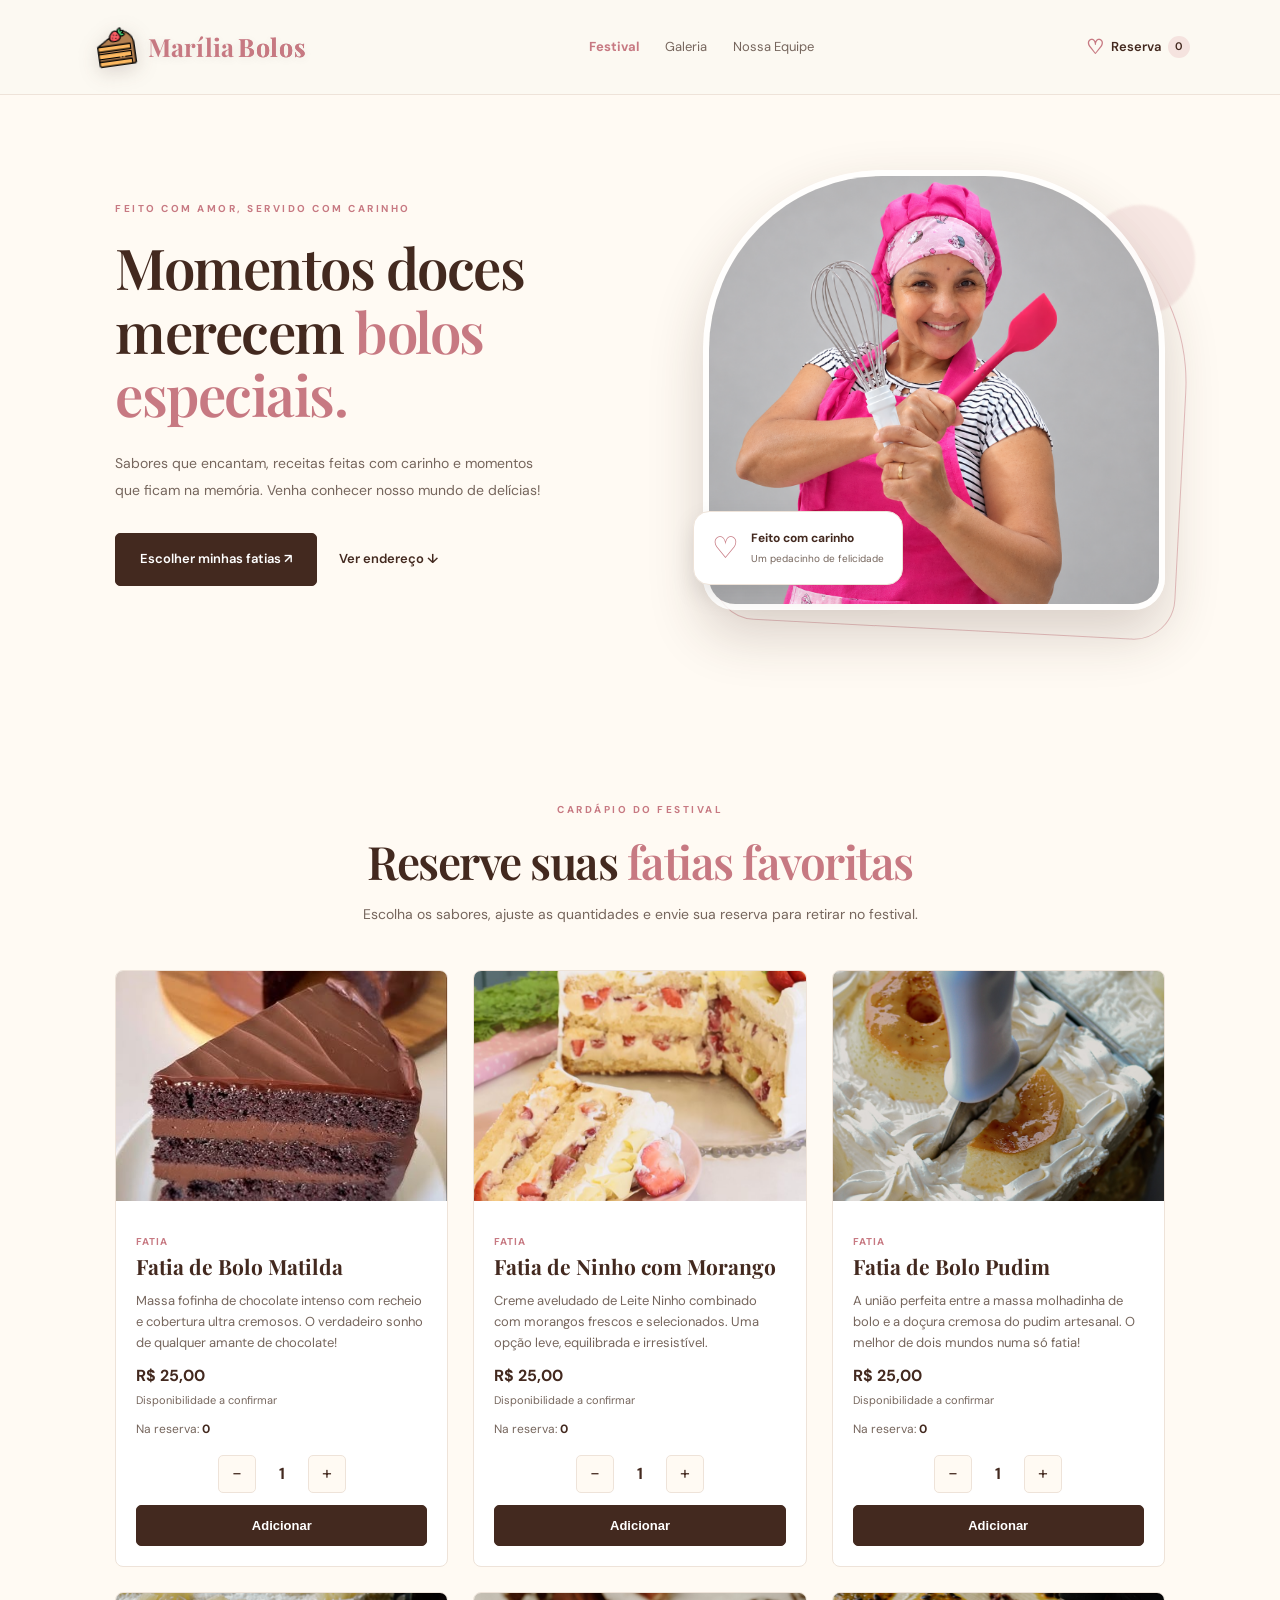
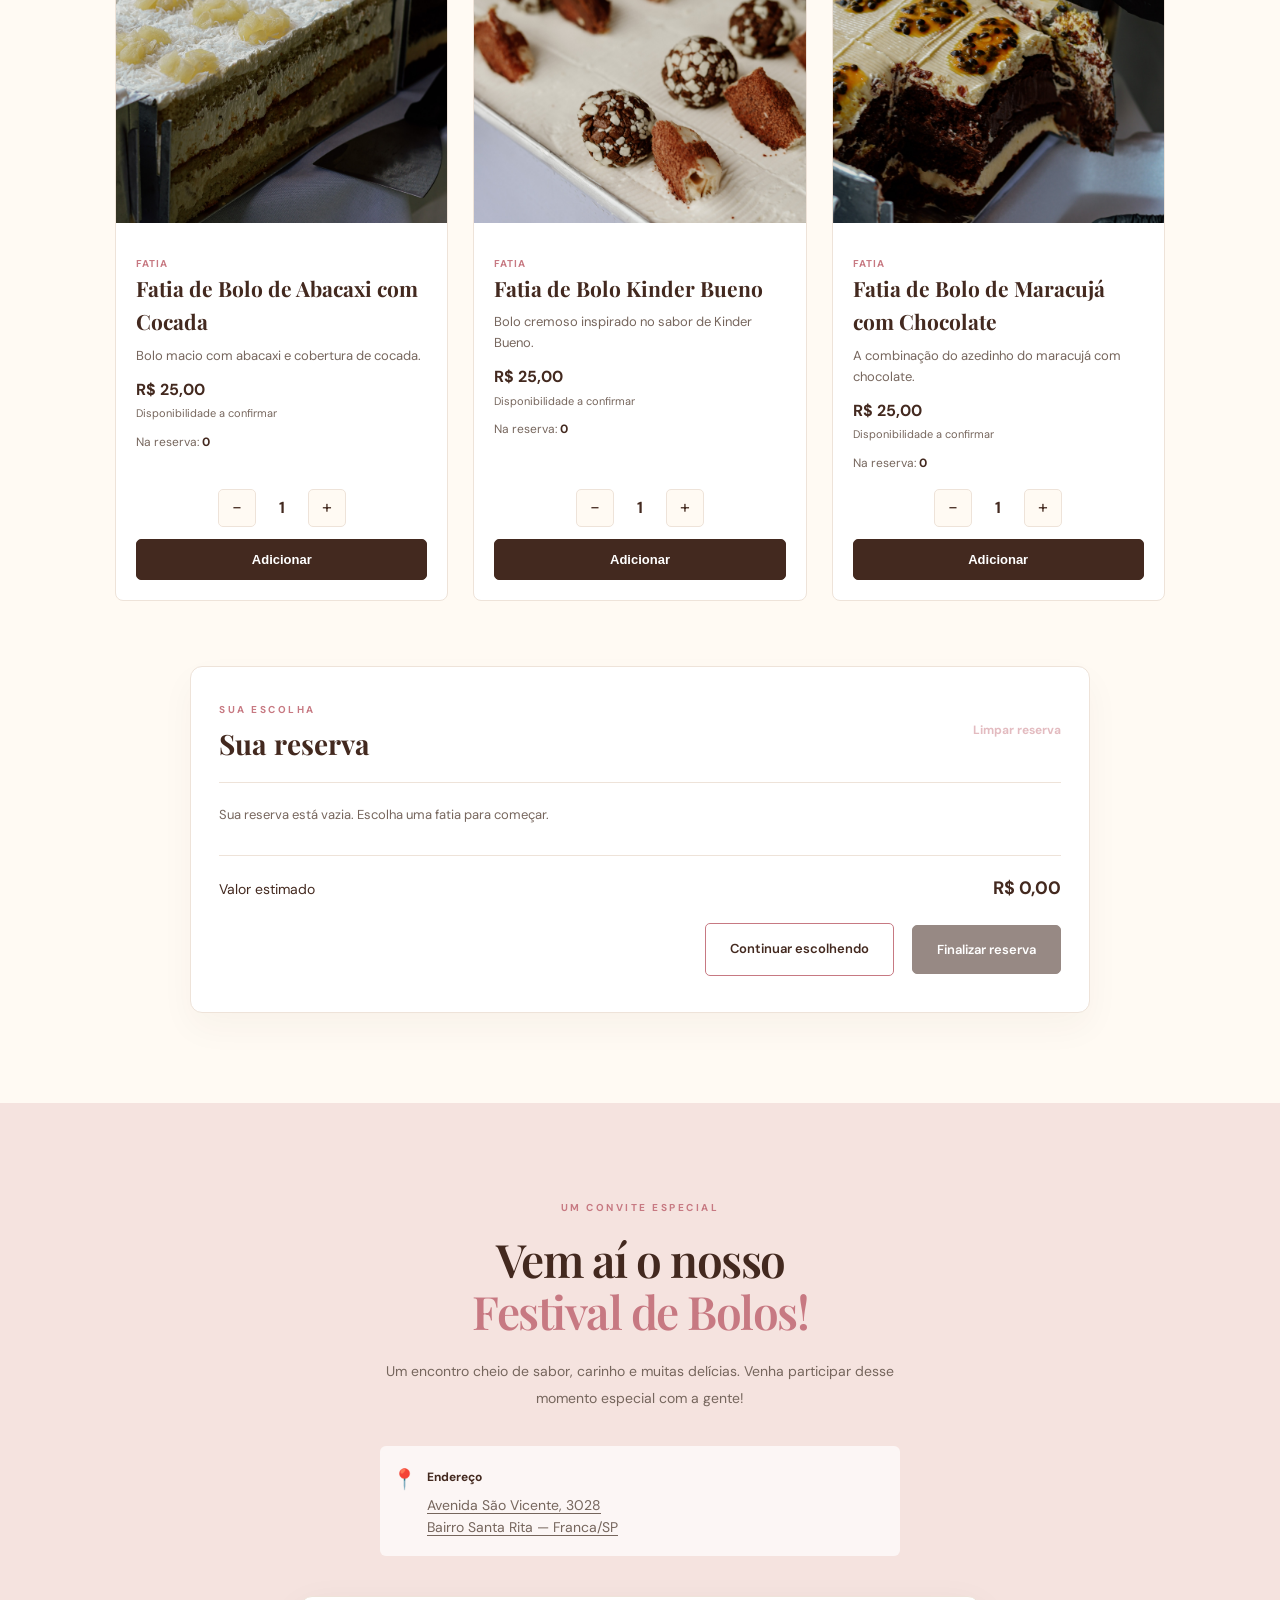
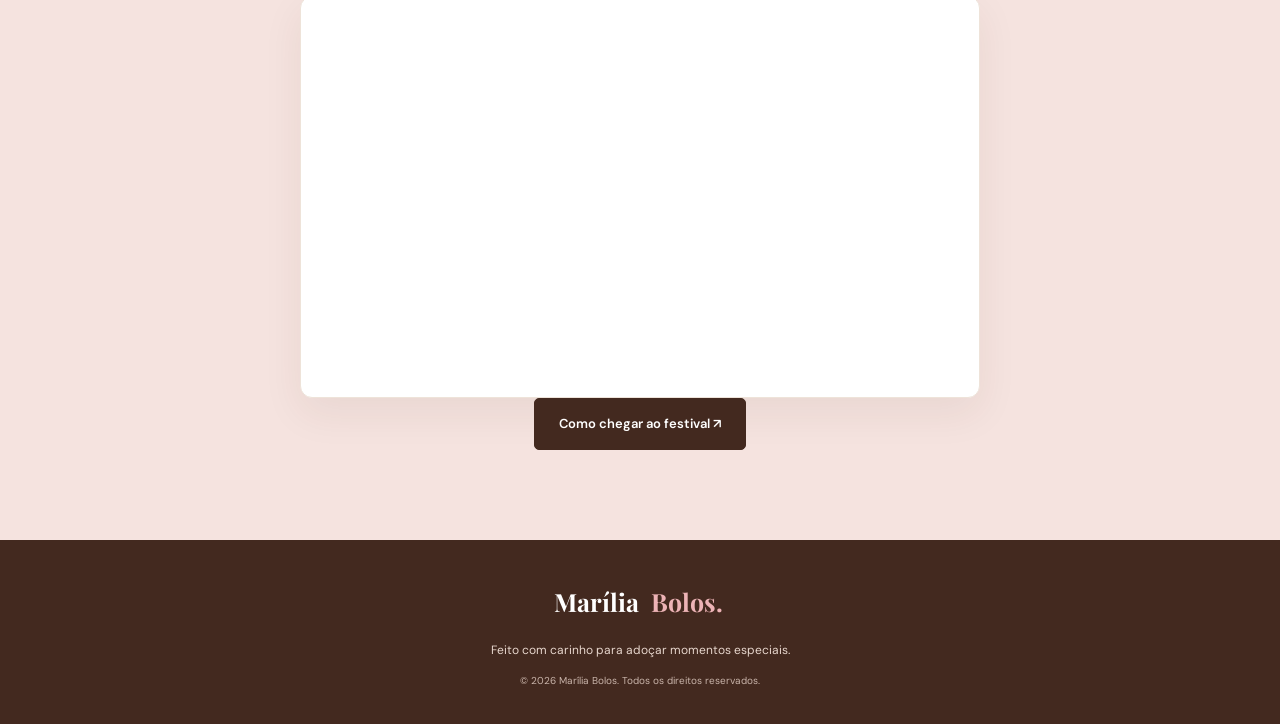
==== commit 3c9f91fa: "Implementa melhorias do site do festival Co-authored-by: Copilot <223556219+Copilot@users.noreply.gi" ====
--- a/index.html
+++ b/index.html
@@ -17,24 +17,27 @@
 </head>
 <body>
 
+    <a class="skip-link" href="#conteudo-principal">Pular para o conteúdo</a>
     <header class="header">
-        <a href="#" class="logo" aria-label="Marília Bolos home">
+        <a href="index.html" class="logo" aria-label="Marília Bolos - Festival">
             <img src="imagens/bolo.png" alt="Logo" class="logo-imagem">
             <span class="logo-text">Marília <span>Bolos</span></span>
         </a>
 
-        <nav class="nav">
-            <a href="#inicio">Início</a>
-            <a href="#bolos">Nossos bolos</a>
-            <a href="#festival">O festival</a>
-            <a href="#historico">Histórico</a>
-            <a href="#contato">Contato</a>
+        <nav class="nav" aria-label="Navegação principal">
+            <a href="index.html" aria-current="page">Festival</a>
+            <a href="galeria.html">Galeria</a>
+            <a href="equipe.html">Nossa Equipe</a>
         </nav>
 
-        <a href="#festival" class="btn btn-small">Conheça o festival</a>
+        <a href="#reserva" class="cart-link" aria-label="Reserva: 0 itens">
+            <span aria-hidden="true">♡</span>
+            Reserva
+            <span class="cart-count" id="cart-count" aria-live="polite">0</span>
+        </a>
     </header>
 
-    <main>
+    <main id="conteudo-principal" tabindex="-1">
         <section class="hero" id="inicio">
             <div class="hero-content">
                 <span class="eyebrow">FEITO COM AMOR, SERVIDO COM CARINHO</span>
@@ -48,8 +51,8 @@
                 </p>
 
                 <div class="hero-actions">
-                    <a href="#festival" class="btn">Quero conhecer o festival ↗</a>
-                    <a href="#bolos" class="text-link">Conhecer os bolos ↓</a>
+                    <a href="#cardapio" class="btn">Escolher minhas fatias ↗</a>
+                    <a href="#local" class="text-link">Ver endereço ↓</a>
                 </div>
             </div>
 
@@ -68,53 +71,38 @@
             </div>
         </section>
 
-        <section class="cakes section" id="bolos">
+        <section class="orders section" id="cardapio">
             <div class="section-heading">
-                <span class="eyebrow">NOSSAS DELÍCIAS</span>
-                <h2>Qual vai ser o seu <span>favorito?</span></h2>
-                <p>Descubra sabores preparados para adoçar o seu dia.</p>
+                <span class="eyebrow">CARDÁPIO DO FESTIVAL</span>
+                <h2>Reserve suas <span>fatias favoritas</span></h2>
+                <p>Escolha os sabores, ajuste as quantidades e envie sua reserva para retirar no festival.</p>
             </div>
 
-            <div class="cake-grid">
-                <article class="cake-card">
-                    <img src="imagens/Bolo_matilda.png" alt="Bolo Matilda" loading="lazy">
-                    <div class="cake-info">
-                        <h3>Bolo Matilda</h3>
-                        <p>Massa fofinha de chocolate intenso com recheio e cobertura ultra cremosos. O verdadeiro sonho de qualquer amante de chocolate!</p>
+            <div class="order-catalog" id="order-catalog" aria-live="polite"></div>
+
+            <section class="cart-panel" id="reserva" aria-labelledby="cart-title">
+                <div class="cart-heading">
+                    <div>
+                        <span class="eyebrow">SUA ESCOLHA</span>
+                        <h3 id="cart-title">Sua reserva</h3>
                     </div>
-                </article>
-
-                <article class="cake-card">
-                    <img src="imagens/ninho_morango.png" alt="Bolo Ninho com Morango" loading="lazy">
-                    <div class="cake-info">
-                        <h3>Bolo Ninho c/ morango</h3>
-                        <p>Creme aveludado de Leite Ninho combinado com morangos frescos e selecionados. Uma opção leve, equilibrada e irresistível.</p>
-                    </div>
-                </article>
-
-                <article class="cake-card">
-                    <img src="imagens/bolo_pudim.png" alt="Bolo Pudim" loading="lazy">
-                    <div class="cake-info">
-                        <h3>Bolo Pudim</h3>
-                        <p>A união perfeita entre a massa molhadinha de bolo e a doçura cremosa do pudim artesanal. O melhor de dois mundos numa só fatia!</p>
-                    </div>
-                </article>
-            </div>
-
-            <div class="cakes-action">
-                <a 
-                    href="https://wa.me/5516993641352?text=Ol%C3%A1%2C%20Mar%C3%ADlia!%20Gostaria%20de%20conhecer%20outros%20sabores%20de%20bolos." 
-                    class="btn whatsapp-link" 
-                    id="whatsapp-link"
-                    target="_blank" 
-                    rel="noopener noreferrer"
-                >
-                    Conhecer outros sabores no WhatsApp ↗
-                </a>
-            </div>
+                    <button class="text-button" id="clear-cart" type="button">Limpar reserva</button>
+                </div>
+                <div id="cart-items"></div>
+                <div class="cart-total">
+                    <span>Valor estimado</span>
+                    <strong id="cart-total">R$ 0,00</strong>
+                </div>
+                <p class="cart-note" id="cart-note"></p>
+                <div class="cart-actions">
+                    <a href="#cardapio" class="btn btn-outline">Continuar escolhendo</a>
+                    <button class="btn" id="finalize-reservation" type="button">Finalizar reserva</button>
+                </div>
+                <p class="cart-feedback" id="cart-feedback" role="status" aria-live="polite"></p>
+            </section>
         </section>
 
-        <section class="festival section" id="festival">
+        <section class="festival section" id="local">
             <div class="festival-content">
                 <span class="eyebrow">UM CONVITE ESPECIAL</span>
                 <h2>Vem aí o nosso<br><span>Festival de Bolos!</span></h2>
@@ -125,27 +113,15 @@
 
                 <div class="event-details">
                     <div>
-                        <span>📅</span>
+                        <span aria-hidden="true">📍</span>
                         <div>
-                            <strong>Data</strong>
-                            <p>10 de outubro de 2026</p>
-                        </div>
-                    </div>
-
-                    <div>
-                        <span>🕒</span>
-                        <div>
-                            <strong>Horário</strong>
-                            <p>A partir das 15h</p>
-                        </div>
-                    </div>
-
-                    <div>
-                        <span>📍</span>
-                        <div>
-                            <strong>Local</strong>
-                            <p>Avenida São Vicente, 3028</p>
-                            <p>Bairro Santa Rita — Franca/SP</p>
+                            <strong>Endereço</strong>
+                            <address>
+                                <a class="map-link" href="https://www.google.com/maps/dir/?api=1&amp;destination=-20.5487703,-47.3906858" target="_blank" rel="noopener noreferrer">
+                                Avenida São Vicente, 3028<br>
+                                Bairro Santa Rita — Franca/SP
+                                </a>
+                            </address>
                         </div>
                     </div>
                 </div>
@@ -173,204 +149,35 @@
             </div>
         </section>
 
-        <section class="history section" id="historico">
-            <div class="section-heading">
-                <span class="eyebrow">HISTÓRICO DOS FESTIVAIS</span>
-                <h2>Como foi o <span>1º festival</span></h2>
-                <p>Relembramos a primeira edição e os feedbacks que marcaram esse começo.</p>
-            </div>
-
-            <div class="festival-tabs" data-tabs>
-                <div class="festival-tabs-header" role="tablist" aria-label="Histórico dos festivais">
-                    <button class="tab-button is-active" type="button" role="tab" aria-selected="true" data-tab="festival-1">
-                        1º Festival
-                    </button>
-                    <button class="tab-button" type="button" role="tab" aria-selected="false" data-tab="festival-2">
-                        2º Festival
-                    </button>
-                    <button class="tab-button" type="button" role="tab" aria-selected="false" data-tab="festival-3">
-                        3º Festival
-                    </button>
-                </div>
-
-                <div class="tab-panel is-active" id="festival-1" role="tabpanel">
-                    <div class="history-layout">
-                        <div class="history-summary">
-                            <div class="summary-badge">Primeira edição • 2026</div>
-                            <h3>Um começo carregado de afeto e sabor.</h3>
-                            <p>
-                                Foi um momento especial para reunir pessoas, celebrar os bolos feitos com carinho
-                                e perceber o quanto a nossa comunidade ama essa festa doce.
-                            </p>
-
-                            <div class="history-stats">
-                                <div>
-                                    <strong>7+</strong>
-                                    <span>sabores</span>
-                                </div>
-                                <div>
-                                    <strong>95%</strong>
-                                    <span>avaliação positiva</span>
-                                </div>
-                            </div>
-                        </div>
-
-                        <div class="history-carousel" aria-label="Carrossel de feedbacks do primeiro festival">
-                            <div class="history-carousel-title">Feedbacks</div>
-                            <div class="history-carousel-track">
-                                <img src="1-festival/feedback1.jpeg" alt="Foto do primeiro festival - momento de abertura" loading="lazy">
-                                <img src="1-festival/feedback2.jpeg" alt="Foto do primeiro festival - mesa de doces" loading="lazy">
-                                <img src="1-festival/feedback3.jpeg" alt="Foto do primeiro festival - clientes e bolos" loading="lazy">
-                                <img src="1-festival/feedback4.jpeg" alt="Foto do primeiro festival - público feliz" loading="lazy">
-                            </div>
-                            <div class="carousel-controls">
-                                <button class="carousel-btn prev" type="button" aria-label="Anterior">‹</button>
-                                <div class="carousel-dots" aria-label="Indicadores do carrossel">
-                                    <span class="dot active"></span>
-                                    <span class="dot"></span>
-                                    <span class="dot"></span>
-                                    <span class="dot"></span>
-                                </div>
-                                <button class="carousel-btn next" type="button" aria-label="Próximo">›</button>
-                            </div>
-                        </div>
-                    </div>
-
-                    <div class="media-carousel" aria-label="Carrossel de vídeos do primeiro festival">
-                        <div class="media-carousel-track">
-                            <div class="media-card">
-                                <video controls muted playsinline preload="metadata" aria-label="Vídeo do primeiro festival 1">
-                                    <source src="1-festival/video1.mp4" type="video/mp4">
-                                </video>
-                            </div>
-                            <div class="media-card">
-                                <video controls muted playsinline preload="metadata" aria-label="Vídeo do primeiro festival 2">
-                                    <source src="1-festival/video2.mp4" type="video/mp4">
-                                </video>
-                            </div>
-                            <div class="media-card">
-                                <video controls muted playsinline preload="metadata" aria-label="Vídeo do primeiro festival 3">
-                                    <source src="1-festival/video3.mp4" type="video/mp4">
-                                </video>
-                            </div>
-                            <div class="media-card">
-                                <video controls muted playsinline preload="metadata" aria-label="Vídeo do primeiro festival 4">
-                                    <source src="1-festival/video4.mp4" type="video/mp4">
-                                </video>
-                            </div>
-                        </div>
-                        <div class="carousel-controls">
-                            <button class="media-carousel-btn prev" type="button" aria-label="Vídeos anteriores">‹</button>
-                            <div class="carousel-dots media-dots" aria-label="Indicadores de vídeos">
-                                <span class="dot active"></span>
-                                <span class="dot"></span>
-                                <span class="dot"></span>
-                                <span class="dot"></span>
-                            </div>
-                            <button class="media-carousel-btn next" type="button" aria-label="Próximos vídeos">›</button>
-                        </div>
-                    </div>
-
-                </div>
-
-                <div class="tab-panel" id="festival-2" role="tabpanel">
-                    <div class="future-festival">
-                        <div class="future-festival-icon">✨</div>
-                        <h3>2º Festival</h3>
-                        <p>
-                            Em breve uma nova edição do festival será realizada, trazendo ainda mais sabores, experiências e momentos doces para todos os participantes.
-                        </p>
-                    </div>
-                </div>
-
-                <div class="tab-panel" id="festival-3" role="tabpanel">
-                    <div class="future-festival">
-                        <div class="future-festival-icon">🎉</div>
-                        <h3>3º Festival</h3>
-                        <p>
-                            Em breve uma nova edição do festival será realizada, trazendo ainda mais sabores, experiências e momentos doces para todos os participantes.
-                        </p>
-                    </div>
-                </div>
-            </div>
-        </section>
-
-        <section class="contact section" id="contato">
-            <span class="eyebrow">VAMOS CONVERSAR?</span>
-
-            <h2>Um festival cheio de sabor!</h2>
-
-            <p>
-                Venha conhecer os bolos da Marília e compartilhar
-                esse momento especial com a gente.
-            </p>
-
-            <div class="contact-actions">
-                <a
-                    href="https://wa.me/5516993641352?text=Ol%C3%A1%2C%20Mar%C3%ADlia!%20Vi%20o%20site%20do%20Festival%20de%20Bolos%20e%20gostaria%20de%20saber%20mais."
-                    class="btn whatsapp-link"
-                    target="_blank"
-                    rel="noopener noreferrer"
-                >
-                    Falar pelo WhatsApp ↗
-                </a>
-
-                <a
-                    href="https://www.instagram.com/mariliamartins7884/"
-                    class="btn btn-outline"
-                    target="_blank"
-                    rel="noopener noreferrer"
-                >
-                    Conhecer o Instagram ↗
-                </a>
-            </div>
-        </section>
     </main>
 
+    <dialog class="confirmation-dialog" id="reservation-confirmation" aria-labelledby="confirmation-title" aria-describedby="confirmation-description">
+        <div class="confirmation-content">
+            <button class="dialog-close" type="button" aria-label="Fechar confirmação" data-close-confirmation>×</button>
+            <span class="eyebrow">QUASE LÁ</span>
+            <h2 id="confirmation-title">Confirme sua reserva</h2>
+            <p id="confirmation-description">Revise os sabores e as quantidades antes de continuar para o WhatsApp.</p>
+            <ul class="confirmation-items" id="confirmation-items"></ul>
+            <div class="confirmation-total">
+                <span>Valor estimado</span>
+                <strong id="confirmation-total">R$ 0,00</strong>
+            </div>
+            <div class="confirmation-actions">
+                <button class="btn btn-outline" type="button" data-close-confirmation>Voltar e editar</button>
+                <button class="btn" type="button" id="confirm-whatsapp">Continuar para o WhatsApp</button>
+            </div>
+        </div>
+    </dialog>
+
     <footer class="footer">
-        <a href="#inicio" class="logo">
+        <a href="index.html" class="logo">
             Marília <span>Bolos.</span>
         </a>
 
         <p>Feito com carinho para adoçar momentos especiais.</p>
 
-        <a
-            href="https://www.instagram.com/mariliamartins7884/"
-            target="_blank"
-            rel="noopener noreferrer"
-        >
-            Instagram da Marília Bolos ↗
-        </a>
-
         <small>© 2026 Marília Bolos. Todos os direitos reservados.</small>
     </footer>
 
-    <div class="video-flutuante" id="videoFlutuante" hidden>
-        <button
-            class="video-fechar"
-            id="fecharVideo"
-            type="button"
-            aria-label="Fechar vídeo"
-        >×</button>
-
-        <video
-            id="videoMarilia"
-            autoplay
-            muted
-            playsinline
-            loop
-            preload="metadata"
-        >
-            <source src="1-festival/video1.mp4" type="video/mp4">
-            Seu navegador não conseguiu carregar o vídeo.
-        </video>
-
-        <button class="video-som" id="alternarSom" type="button" aria-pressed="false">
-            🔇 Ativar som
-        </button>
-
-        <div class="chuva-coracoes" id="chuvaCoracoes" aria-hidden="true"></div>
-    </div>
-
 </body>
 </html>
--- a/style.css
+++ b/style.css
@@ -28,6 +28,28 @@
     line-height: 1.6;
 }
 
+:where(a, button, input, select, [tabindex]):focus-visible {
+    outline: 3px solid var(--brown);
+    outline-offset: 3px;
+}
+
+.skip-link {
+    position: fixed;
+    z-index: 1000;
+    top: 12px;
+    left: 12px;
+    padding: 12px 16px;
+    transform: translateY(-160%);
+    border-radius: 6px;
+    background: var(--brown);
+    color: var(--white);
+    font-weight: 700;
+}
+
+.skip-link:focus {
+    transform: translateY(0);
+}
+
 a {
     color: inherit;
     text-decoration: none;
@@ -117,11 +139,9 @@
 }
 
 .nav {
-    display: flex !important;
-    opacity: 1 !important;
-    visibility: visible !important;
-    align-items: center;
-    gap: 28px;
+    display: flex;
+    align-items: center;
+    gap: clamp(12px, 2vw, 28px);
 }
 
 .nav a {
@@ -131,8 +151,13 @@
 }
 
 .nav a:hover,
+.nav a[aria-current="page"],
 .text-link:hover {
     color: var(--pink);
+}
+
+.nav a[aria-current="page"] {
+    font-weight: 700;
 }
 
 /* ===== BOTÕES ===== */
@@ -195,8 +220,7 @@
 
 .hero h1,
 .section-heading h2,
-.festival h2,
-.contact h2 {
+.festival h2 {
     font-family: "Playfair Display", serif;
     font-weight: 600;
     letter-spacing: -1.5px;
@@ -228,6 +252,31 @@
     position: relative;
     overflow: visible;
     animation: fade-up 1s ease both;
+    isolation: isolate;
+}
+
+.hero-image::before {
+    position: absolute;
+    z-index: -1;
+    inset: 20px -20px -20px 20px;
+    border: 1px solid rgba(199, 121, 130, 0.45);
+    border-radius: 190px 190px 42px 42px;
+    content: "";
+    transform: rotate(3deg);
+    transition: transform 0.4s ease;
+}
+
+.hero-image::after {
+    position: absolute;
+    z-index: -1;
+    top: 8%;
+    right: -30px;
+    width: 110px;
+    aspect-ratio: 1;
+    border-radius: 50%;
+    background: rgba(245, 227, 223, 0.8);
+    content: "";
+    filter: blur(1px);
 }
 
 .hero-image > img {
@@ -235,12 +284,19 @@
     display: block;
     width: 100%;
     border-radius: 180px 180px 32px 32px;
-    transition: transform 0.4s ease, filter 0.4s ease;
+    border: 6px solid rgba(255, 255, 255, 0.82);
+    box-shadow: 0 24px 55px rgba(67, 41, 31, 0.2);
+    transition: transform 0.4s ease, filter 0.4s ease, box-shadow 0.4s ease;
 }
 
 .hero-image:hover img {
-    transform: scale(1.03);
-    filter: brightness(1.02);
+    transform: scale(1.025) rotate(-1deg);
+    filter: saturate(1.08) brightness(1.02);
+    box-shadow: 0 30px 65px rgba(67, 41, 31, 0.26);
+}
+
+.hero-image:hover::before {
+    transform: rotate(0deg) translate(4px, -4px);
 }
 
 .image-note {
@@ -278,13 +334,9 @@
     font-size: 10px;
 }
 
-/* ===== GALERIA DE BOLOS ===== */
+/* ===== SEÇÕES ===== */
 .section {
     padding: 90px 9%;
-}
-
-.cakes {
-    background: var(--white);
 }
 
 .section-heading {
@@ -293,64 +345,14 @@
 }
 
 .section-heading h2,
-.festival h2,
-.contact h2 {
+.festival h2 {
     font-size: clamp(32px, 4vw, 46px);
 }
 
-.section-heading > p,
-.contact > p {
+.section-heading > p {
     margin-top: 15px;
     color: var(--text);
     font-size: 14px;
-}
-
-.cake-grid {
-    display: grid;
-    grid-template-columns: repeat(3, minmax(0, 1fr));
-    gap: 25px;
-}
-
-.cake-card {
-    overflow: hidden;
-    background: var(--cream);
-    border: 1px solid var(--border);
-    border-radius: 8px;
-    transition: transform 0.3s, box-shadow 0.3s;
-}
-
-.cake-card:hover {
-    transform: translateY(-6px);
-    box-shadow: 0 15px 35px #43291f12;
-}
-
-.cake-card img {
-    height: 255px;
-    transition: transform 0.5s;
-}
-
-.cake-card:hover img {
-    transform: scale(1.04);
-}
-
-.cake-info {
-    padding: 23px;
-}
-
-.cake-info h3 {
-    font-family: "Playfair Display", serif;
-    font-size: 21px;
-}
-
-.cake-info p {
-    margin-top: 7px;
-    color: var(--text);
-    font-size: 13px;
-}
-
-.cakes-action {
-    text-align: center;
-    margin-top: 40px;
 }
 
 /* ===== FESTIVAL ===== */
@@ -376,9 +378,10 @@
 
 .event-details {
     display: grid;
-    grid-template-columns: repeat(3, minmax(0, 1fr));
+    grid-template-columns: minmax(0, 1fr);
+    max-width: 520px;
     gap: 15px;
-    margin: 35px 0;
+    margin: 35px auto;
     text-align: left;
 }
 
@@ -405,294 +408,312 @@
     font-size: 11px;
 }
 
-/* ===== HISTÓRICO DOS FESTIVAIS ===== */
-.history {
+.event-details address {
+    margin-top: 5px;
+    color: var(--text);
+    font-size: 14px;
+    font-style: normal;
+}
+
+.map-link {
+    text-decoration: underline;
+    text-decoration-thickness: 1px;
+    text-underline-offset: 3px;
+}
+
+.map-link:hover {
+    color: var(--brown);
+}
+
+/* ===== GALERIA E EQUIPE ===== */
+.page-intro {
+    padding-bottom: 30px;
+    text-align: center;
+}
+
+.page-intro h1 {
+    font-family: "Playfair Display", serif;
+    font-size: clamp(36px, 5vw, 54px);
+    font-weight: 600;
+    letter-spacing: -1.5px;
+    line-height: 1.15;
+}
+
+.page-intro h1 span {
+    color: var(--pink);
+}
+
+.page-intro p {
+    margin-top: 14px;
+    color: var(--text);
+    font-size: 14px;
+}
+
+.gallery-page {
+    padding-top: 20px;
     background: var(--white);
 }
 
-.festival-tabs {
+.gallery-grid {
+    display: grid;
+    max-width: 1200px;
+    margin: 0 auto;
+    grid-template-columns: repeat(4, minmax(0, 1fr));
+    gap: 20px;
+}
+
+.gallery-grid figure {
+    overflow: hidden;
+    border-radius: 12px;
+    background: var(--cream);
+    box-shadow: 0 8px 24px rgba(67, 41, 31, 0.07);
+}
+
+.gallery-grid img {
+    aspect-ratio: 4 / 3;
+    cursor: zoom-in;
+    transition: transform 0.3s ease;
+}
+
+.gallery-grid img:focus-visible {
+    outline-offset: -5px;
+}
+
+.gallery-grid figure:hover img {
+    transform: scale(1.035);
+}
+
+.gallery-grid figcaption {
+    padding: 12px 14px;
+    color: var(--text);
+    font-size: 12px;
+}
+
+.gallery-lightbox,
+.confirmation-dialog {
+    width: min(94vw, 880px);
+    max-width: none;
+    max-height: 92vh;
+    margin: auto;
+    overflow: auto;
+    border: 0;
+    border-radius: 16px;
+    background: var(--cream);
+    color: var(--brown);
+    box-shadow: 0 24px 80px rgba(0, 0, 0, 0.28);
+}
+
+.gallery-lightbox::backdrop,
+.confirmation-dialog::backdrop {
+    background: rgba(30, 20, 17, 0.78);
+    backdrop-filter: blur(4px);
+}
+
+.lightbox-content {
+    position: relative;
+    display: flex;
+    min-height: 220px;
+    align-items: center;
+    justify-content: center;
+    padding: 54px 58px 25px;
+}
+
+.lightbox-content figure {
+    width: 100%;
+}
+
+.lightbox-content figure img {
+    width: 100%;
+    max-height: 72vh;
+    object-fit: contain;
+}
+
+.lightbox-content figcaption {
+    margin-top: 12px;
+    color: var(--text);
+    font-size: 13px;
+    text-align: center;
+}
+
+.lightbox-close,
+.lightbox-nav,
+.dialog-close {
+    display: grid;
+    width: 44px;
+    height: 44px;
+    place-items: center;
+    border: 0;
+    border-radius: 50%;
+    background: var(--white);
+    color: var(--brown);
+    box-shadow: 0 4px 16px rgba(67, 41, 31, 0.14);
+    font: inherit;
+    font-size: 28px;
+    cursor: pointer;
+}
+
+.lightbox-close,
+.dialog-close {
+    position: absolute;
+    top: 12px;
+    right: 12px;
+}
+
+.lightbox-nav {
+    position: absolute;
+    top: 50%;
+    z-index: 1;
+    transform: translateY(-50%);
+}
+
+.lightbox-nav:hover,
+.lightbox-close:hover,
+.dialog-close:hover {
+    background: var(--pink-light);
+}
+
+.lightbox-previous {
+    left: 10px;
+}
+
+.lightbox-next {
+    right: 10px;
+}
+
+.team-page {
+    background: var(--cream);
+}
+
+.team-grid {
+    display: grid;
     max-width: 1100px;
     margin: 0 auto;
-}
-
-.festival-tabs-header {
-    display: flex;
+    grid-template-columns: repeat(3, minmax(0, 1fr));
+    gap: 24px;
+}
+
+.team-card {
+    min-width: 0;
+    overflow: hidden;
+    border: 1px solid var(--border);
+    border-radius: 14px;
+    background: var(--white);
+    box-shadow: 0 8px 24px rgba(67, 41, 31, 0.07);
+    transition: transform 0.3s ease, box-shadow 0.3s ease;
+}
+
+.team-card:hover {
+    transform: translateY(-5px);
+    box-shadow: 0 18px 38px rgba(67, 41, 31, 0.14);
+}
+
+.team-card img {
+    width: 100%;
+    aspect-ratio: 4 / 3;
+    object-fit: cover;
+    object-position: center 35%;
+    background: var(--pink-light);
+}
+
+.team-card--featured {
+    position: relative;
+    display: grid;
+    grid-column: span 2;
+    grid-template-columns: minmax(0, 1.05fr) minmax(0, 0.95fr);
+    align-items: stretch;
+    min-height: 390px;
+    border: 0;
+    border-radius: 24px;
+    background: linear-gradient(125deg, #43291f 0%, #633c3a 55%, #9a5c66 100%);
+    box-shadow: 0 22px 50px rgba(67, 41, 31, 0.2);
+    color: var(--white);
+}
+
+.team-card--featured::before {
+    position: absolute;
+    z-index: 1;
+    inset: 12px;
+    border: 1px solid rgba(255, 255, 255, 0.35);
+    border-radius: 17px;
+    content: "";
+    pointer-events: none;
+}
+
+.team-card--featured::after {
+    position: absolute;
+    top: -50px;
+    right: -30px;
+    width: 180px;
+    aspect-ratio: 1;
+    border-radius: 50%;
+    background: rgba(238, 174, 181, 0.22);
+    content: "";
+    filter: blur(2px);
+}
+
+.team-card--featured > img {
+    height: 100%;
+    min-height: 390px;
+    aspect-ratio: auto;
+    object-position: center 30%;
+    border: 0;
+    border-radius: 0;
+    box-shadow: none;
+}
+
+.team-card--featured .team-card-info {
+    position: relative;
+    z-index: 2;
+    display: flex;
+    flex-direction: column;
     justify-content: center;
-    flex-wrap: wrap;
-    gap: 12px;
-    margin-bottom: 28px;
-}
-
-.tab-button {
-    padding: 12px 18px;
-    border: 1px solid var(--border);
-    border-radius: 999px;
-    background: transparent;
-    color: var(--brown);
-    font-size: 12px;
+    align-items: flex-start;
+    padding: clamp(24px, 4vw, 52px);
+    text-align: left;
+}
+
+.team-card-label {
+    margin-bottom: 12px;
+    color: #f3c1c6;
+    font-size: 10px;
     font-weight: 700;
-    letter-spacing: 0.3px;
-    cursor: pointer;
-    transition: all 0.25s ease;
-}
-
-.tab-button:hover,
-.tab-button.is-active {
-    background: var(--brown);
-    border-color: var(--brown);
-    color: white;
-    box-shadow: 0 10px 20px rgba(67, 41, 31, 0.12);
-}
-
-.tab-panel {
-    display: none;
-    animation: fade-up 0.45s ease both;
-}
-
-.tab-panel.is-active {
-    display: block;
-}
-
-.history-layout {
-    display: grid;
-    grid-template-columns: 1.05fr 1fr;
-    gap: 24px;
-    align-items: stretch;
-}
-
-.history-summary,
-.feedback-item,
-.future-festival {
-    background: var(--cream);
-    border: 1px solid var(--border);
-    border-radius: 18px;
-}
-
-.history-summary {
-    padding: 28px;
-}
-
-.summary-badge {
-    display: inline-flex;
-    padding: 8px 12px;
-    background: #f8dfe3;
-    color: #7d4854;
-    border-radius: 999px;
-    font-size: 11px;
-    font-weight: 700;
-    letter-spacing: 0.5px;
-}
-
-.history-summary h3 {
-    margin-top: 18px;
+    letter-spacing: 2px;
+    text-transform: uppercase;
+}
+
+.team-card-info {
+    padding: 18px;
+    text-align: center;
+}
+
+.team-card-info h2 {
     font-family: "Playfair Display", serif;
-    font-size: clamp(28px, 2.2vw, 38px);
-    line-height: 1.2;
-}
-
-.history-summary > p {
-    margin-top: 16px;
-    color: var(--text);
+    font-size: 21px;
+}
+
+.team-card-info p {
+    margin-top: 4px;
+    color: var(--text);
+    font-size: 13px;
+}
+
+.team-card--featured .team-card-info h2 {
+    color: var(--white);
+    font-size: clamp(34px, 5vw, 54px);
+}
+
+.team-card--featured .team-card-info p {
+    max-width: 270px;
+    margin-top: 12px;
+    color: rgba(255, 255, 255, 0.82);
     font-size: 14px;
     line-height: 1.8;
 }
 
-.history-stats {
-    display: grid;
-    grid-template-columns: repeat(2, minmax(0, 1fr));
-    gap: 14px;
-    margin-top: 26px;
-}
-
-.history-stats div {
-    background: rgba(255, 255, 255, 0.75);
-    border: 1px solid var(--border);
-    border-radius: 12px;
-    padding: 16px 12px;
-    text-align: center;
-}
-
-.history-stats strong {
-    display: block;
-    font-size: clamp(20px, 2vw, 28px);
-    color: var(--brown);
-}
-
-.history-stats span {
-    display: block;
-    margin-top: 5px;
-    color: var(--text);
-    font-size: 11px;
-}
-
-.history-carousel,
-.media-carousel {
-    position: relative;
-    overflow: hidden;
-    border: 1px solid var(--border);
-    border-radius: 22px;
-    background: linear-gradient(180deg, #fffdf9 0%, #f9efe9 100%);
-    padding: 18px;
-    box-shadow: 0 18px 32px rgba(67, 41, 31, 0.08);
-    max-width: 960px;
-    margin: 0 auto;
-}
-
-.history-carousel-title {
-    margin: 0 0 12px;
-    color: #7d4c4b;
-    font-family: Georgia, "Times New Roman", serif;
-    font-size: 1.8rem;
-    font-style: italic;
-    font-weight: 700;
-    letter-spacing: 0.8px;
-    text-align: center;
-    text-shadow: 0 2px 10px rgba(125, 76, 75, 0.08);
-}
-
-.history-carousel-track,
-.media-carousel-track {
-    display: flex;
-    transition: transform 0.5s ease;
-    gap: 14px;
-}
-
-.history-carousel-track img {
-    flex: 0 0 100%;
-    width: 100%;
-    aspect-ratio: 16 / 10;
-    object-fit: cover;
-    border-radius: 18px;
-    display: block;
-    border: 1px solid var(--border);
-    background: #f2e6df;
-    transition: transform 0.35s ease, filter 0.35s ease;
-}
-
-.history-carousel-track img:hover {
-    transform: scale(1.02);
-    filter: saturate(1.08);
-}
-
-.media-card {
-    flex: 0 0 100%;
-    overflow: hidden;
-    border: 1px solid var(--border);
-    border-radius: 18px;
-    background: #fff;
-    box-shadow: 0 10px 25px rgba(67, 41, 31, 0.04);
-}
-
-.media-card video {
-    display: block;
-    width: 100%;
-    height: 500px;
-    object-fit: cover;
-    background: #f3e7db;
-    border-radius: 18px;
-}
-
-.carousel-controls {
-    display: flex;
-    align-items: center;
-    justify-content: center;
-    gap: 18px;
-    margin-top: 16px;
-}
-
-.carousel-btn,
-.media-carousel-btn {
-    width: 40px;
-    height: 40px;
-    border: 1px solid var(--border);
-    border-radius: 50%;
-    background: linear-gradient(135deg, #fff 0%, #f7e4e8 100%);
-    color: var(--brown);
-    font-size: 28px;
-    line-height: 1;
-    cursor: pointer;
-    transition: all 0.25s ease;
-    box-shadow: 0 8px 18px rgba(67, 41, 31, 0.08);
-}
-
-.carousel-btn:hover,
-.media-carousel-btn:hover {
-    background: linear-gradient(135deg, #4a2f28 0%, #7a4b4b 100%);
-    border-color: var(--brown);
-    color: white;
-    transform: translateY(-1px);
-}
-
-.carousel-dots {
-    display: flex;
-    align-items: center;
-    gap: 8px;
-}
-
-.dot {
-    width: 10px;
-    height: 10px;
-    border-radius: 50%;
-    background: #e7d6d1;
-    display: block;
-    transition: all 0.25s ease;
-}
-
-.dot.active {
-    width: 26px;
-    border-radius: 999px;
-    background: var(--brown);
-}
-
-.feedback-grid {
-    display: none;
-}
-
-.future-festival {
-    display: flex;
-    flex-direction: column;
-    justify-content: center;
-    align-items: center;
-    min-height: 320px;
-    padding: 30px 24px;
-    text-align: center;
-}
-
-.future-festival-icon {
-    display: grid;
-    place-items: center;
-    width: 70px;
-    height: 70px;
-    border-radius: 50%;
-    background: #f8e6ea;
-    font-size: 30px;
-}
-
-.future-festival h3 {
-    margin-top: 18px;
-    font-family: "Playfair Display", serif;
-    font-size: clamp(26px, 2vw, 32px);
-}
-
-.future-festival p {
-    margin-top: 14px;
-    max-width: 480px;
-    color: var(--text);
-    line-height: 1.8;
-}
-
-/* ===== CONTATO ===== */
-.contact {
-    text-align: center;
-    background: var(--cream);
-}
-
-.contact h2 {
-    margin-bottom: 10px;
-}
-
-.contact .btn {
-    margin-top: 25px;
+.team-photo img {
+    height: 100%;
+    min-height: 250px;
+    aspect-ratio: 4 / 3;
 }
 
 /* ===== RODAPÉ ===== */
@@ -721,122 +742,7 @@
     font-size: 10px;
 }
 
-/* ===== VÍDEO FLUTUANTE ===== */
-.video-flutuante {
-    position: fixed;
-    right: 22px;
-    bottom: 22px;
-    width: 290px;
-    max-width: calc(100vw - 28px);
-    padding: 12px;
-    background: #fffaf5;
-    border: 1px solid #f0d9df;
-    border-radius: 20px;
-    box-shadow: 0 12px 40px rgba(76, 36, 45, 0.24);
-    z-index: 9999;
-    animation: entradaVideo 0.65s cubic-bezier(.2, .8, .2, 1) both;
-}
-
-.video-flutuante[hidden] {
-    display: none;
-}
-
-.video-flutuante video {
-    display: block;
-    width: 100%;
-    max-height: 52vh;
-    object-fit: cover;
-    background: #f3e6e0;
-    border-radius: 13px;
-}
-
-.video-titulo {
-    display: none;
-}
-
-.video-fechar {
-    position: absolute;
-    top: 7px;
-    right: 8px;
-    z-index: 3;
-    width: 30px;
-    height: 30px;
-    border: 0;
-    border-radius: 50%;
-    background: #713d4d;
-    color: white;
-    font-size: 22px;
-    cursor: pointer;
-}
-
-.video-som {
-    display: block;
-    width: 100%;
-    margin-top: 9px;
-    padding: 10px;
-    border: 0;
-    border-radius: 10px;
-    background: #f4e2e7;
-    color: #713d4d;
-    font-weight: 700;
-    cursor: pointer;
-}
-
-.video-fechar:hover,
-.video-som:hover {
-    filter: brightness(0.96);
-}
-
-.chuva-coracoes {
-    position: absolute;
-    inset: 38px 0 42px;
-    overflow: hidden;
-    pointer-events: none;
-}
-
-.coracao-flutuante {
-    position: absolute;
-    bottom: 0;
-    font-size: 20px;
-    animation: subirCoracao 1.8s ease-out forwards;
-    filter: drop-shadow(0 2px 3px #0002);
-}
-
-@keyframes entradaVideo {
-    from {
-        opacity: 0;
-        transform: translateY(25px) scale(.94);
-    }
-    to {
-        opacity: 1;
-        transform: translateY(0) scale(1);
-    }
-}
-
-@keyframes subirCoracao {
-    from {
-        opacity: 0;
-        transform: translateY(0) scale(.65) rotate(-10deg);
-    }
-    15% {
-        opacity: 1;
-    }
-    to {
-        opacity: 0;
-        transform: translateY(-180px) scale(1.3) rotate(18deg);
-    }
-}
-
 /* ===== IDENTIDADE MARÍLIA BOLOS ===== */
-
-.contact-actions {
-    display: flex;
-    justify-content: center;
-    align-items: center;
-    flex-wrap: wrap;
-    gap: 14px;
-    margin-top: 28px;
-}
 
 .btn-outline {
     color: var(--brown);
@@ -848,16 +754,6 @@
     color: white;
     background: var(--pink);
     border-color: var(--pink);
-}
-
-.footer > a:not(.logo) {
-    color: #edb3b6;
-    font-size: 13px;
-    transition: color 0.25s;
-}
-
-.footer > a:not(.logo):hover {
-    color: white;
 }
 
 /* ===== MAPA DO FESTIVAL ===== */
@@ -880,39 +776,7 @@
     border: 0;
 }
 
-@media (max-width: 500px) {
-    .contact-actions {
-        flex-direction: column;
-    }
-
-    .contact-actions .btn {
-        width: 100%;
-    }
-
-}
-
 @media (max-width: 600px) {
-    .video-flutuante {
-        right: 12px;
-        bottom: 12px;
-        width: 220px;
-        padding: 9px;
-        border-radius: 16px;
-    }
-
-    .video-flutuante video {
-        max-height: 38vh;
-    }
-
-    .video-titulo {
-        font-size: 12px;
-    }
-
-    .video-som {
-        padding: 9px;
-        font-size: 12px;
-    }
-
     .map-container {
         margin-top: 28px;
         border-radius: 8px;
@@ -937,6 +801,20 @@
 }
 
 /* ===== TABLETS E CELULARES ===== */
+@media (max-width: 1150px) {
+    .header {
+        gap: 15px;
+    }
+
+    .nav {
+        gap: 15px;
+    }
+
+    .header > .btn {
+        display: none;
+    }
+}
+
 @media (max-width: 1000px) {
     .header {
         padding: 18px 5%;
@@ -964,9 +842,6 @@
         padding: 75px 6%;
     }
 
-    .cake-card img {
-        height: 210px;
-    }
 }
 
 @media (max-width: 700px) {
@@ -1011,6 +886,15 @@
         margin-left: 15px;
     }
 
+    .hero-image::before {
+        inset: 16px -12px -12px 12px;
+    }
+
+    .hero-image::after {
+        right: -18px;
+        width: 78px;
+    }
+
     .image-note {
         left: -15px;
         bottom: 20px;
@@ -1021,18 +905,8 @@
     }
 
     .section-heading h2,
-    .festival h2,
-    .contact h2 {
+    .festival h2 {
         font-size: 34px;
-    }
-
-    .cake-grid {
-        grid-template-columns: 1fr;
-        gap: 22px;
-    }
-
-    .cake-card img {
-        height: 260px;
     }
 
     .event-details {
@@ -1044,19 +918,23 @@
         padding: 15px;
     }
 
-    .history-layout,
-    .feedback-grid,
-    .history-stats {
-        grid-template-columns: 1fr;
-    }
-
-    .feedback-grid {
-        grid-template-columns: 1fr;
-    }
-
-    .history-carousel,
-    .media-carousel {
-        padding: 12px;
+    .gallery-grid {
+        grid-template-columns: repeat(2, minmax(0, 1fr));
+    }
+
+    .team-grid {
+        grid-template-columns: repeat(2, minmax(0, 1fr));
+        gap: 16px;
+    }
+
+    .team-card--featured {
+        grid-column: 1 / -1;
+        grid-template-columns: minmax(0, 1fr) minmax(0, 1fr);
+        min-height: 310px;
+    }
+
+    .team-card--featured > img {
+        min-height: 310px;
     }
 
     .hero-actions {
@@ -1068,6 +946,27 @@
     .btn {
         max-width: 100%;
         text-align: center;
+    }
+}
+
+@media (max-width: 480px) {
+    .gallery-grid,
+    .team-grid {
+        grid-template-columns: 1fr;
+    }
+
+    .team-card--featured {
+        grid-column: auto;
+        grid-template-columns: 1fr;
+    }
+
+    .team-card--featured > img {
+        height: 300px;
+        min-height: 0;
+    }
+
+    .cart-link {
+        font-size: 12px;
     }
 }
 
@@ -1079,4 +978,521 @@
         animation-duration: 0.01ms !important;
         transition-duration: 0.01ms !important;
     }
+}
+
+/* ===== PEDIDOS ===== */
+.cart-link {
+    display: inline-flex;
+    align-items: center;
+    gap: 7px;
+    color: var(--brown);
+    font-size: 13px;
+    font-weight: 600;
+    white-space: nowrap;
+}
+
+.cart-link > span:first-child {
+    color: var(--pink);
+    font-size: 20px;
+}
+
+.cart-count {
+    display: inline-grid;
+    min-width: 22px;
+    height: 22px;
+    padding: 0 5px;
+    place-items: center;
+    border-radius: 999px;
+    background: var(--pink-light);
+    color: var(--brown);
+    font-size: 11px;
+}
+
+.orders {
+    background: var(--cream);
+}
+
+.order-catalog {
+    display: grid;
+    grid-template-columns: repeat(3, minmax(0, 1fr));
+    gap: 25px;
+}
+
+.order-card {
+    display: flex;
+    min-width: 0;
+    flex-direction: column;
+    overflow: hidden;
+    border: 1px solid var(--border);
+    border-radius: 8px;
+    background: var(--white);
+    transition: transform 0.3s, box-shadow 0.3s;
+}
+
+.order-card:hover {
+    transform: translateY(-4px);
+    box-shadow: 0 15px 35px #43291f12;
+}
+
+.order-card > img {
+    height: 230px;
+}
+
+.order-card-content {
+    display: flex;
+    flex: 1;
+    flex-direction: column;
+    padding: 20px;
+}
+
+.order-card h3,
+.cart-item-name {
+    font-family: "Playfair Display", serif;
+}
+
+.order-card h3 {
+    font-size: 21px;
+}
+
+.order-card-description {
+    margin-top: 7px;
+    color: var(--text);
+    font-size: 13px;
+}
+
+.order-card-category {
+    margin-top: 13px;
+    color: var(--pink);
+    font-size: 10px;
+    font-weight: 700;
+    letter-spacing: 1px;
+    text-transform: uppercase;
+}
+
+.order-card-price {
+    margin-top: 10px;
+    font-weight: 700;
+}
+
+.order-card-availability {
+    margin-top: 3px;
+    color: var(--text);
+    font-size: 11px;
+}
+
+.order-card-quantity {
+    margin-top: 10px;
+    color: var(--text);
+    font-size: 12px;
+}
+
+.order-card-quantity strong {
+    color: var(--brown);
+}
+
+.product-order-form {
+    display: grid;
+    gap: 12px;
+    margin-top: auto;
+    padding-top: 16px;
+}
+
+.product-quantity-control {
+    display: inline-flex;
+    align-items: center;
+    justify-content: center;
+    gap: 14px;
+}
+
+.product-quantity-control .quantity-button {
+    width: 38px;
+    height: 38px;
+}
+
+.product-quantity-control output {
+    min-width: 24px;
+    text-align: center;
+    font-weight: 700;
+    font-variant-numeric: tabular-nums;
+}
+
+.order-options {
+    display: grid;
+    gap: 12px;
+    margin-top: 16px;
+}
+
+.order-options label {
+    display: grid;
+    gap: 6px;
+    color: var(--brown);
+    font-size: 12px;
+    font-weight: 600;
+}
+
+.order-options input,
+.order-options select {
+    width: 100%;
+    min-height: 44px;
+    padding: 10px 12px;
+    border: 1px solid var(--border);
+    border-radius: 5px;
+    background: var(--white);
+    color: var(--brown);
+    font: inherit;
+}
+
+.order-card .btn {
+    width: 100%;
+    padding: 12px 15px;
+}
+
+.order-card .btn:disabled,
+.cart-actions .btn:disabled {
+    cursor: not-allowed;
+    opacity: 0.55;
+    transform: none;
+}
+
+.cart-panel {
+    max-width: 900px;
+    margin: 65px auto 0;
+    padding: 28px;
+    border: 1px solid var(--border);
+    border-radius: 12px;
+    background: var(--white);
+    box-shadow: 0 15px 35px #43291f0a;
+    scroll-margin-top: 24px;
+}
+
+.cart-heading,
+.cart-item,
+.cart-total,
+.cart-actions {
+    display: flex;
+    align-items: center;
+    justify-content: space-between;
+    gap: 18px;
+}
+
+.cart-heading {
+    margin-bottom: 15px;
+}
+
+.cart-heading .eyebrow {
+    margin-bottom: 4px;
+}
+
+.cart-heading h3 {
+    font-family: "Playfair Display", serif;
+    font-size: 28px;
+}
+
+.text-button {
+    border: 0;
+    background: transparent;
+    color: var(--pink);
+    font: inherit;
+    font-size: 12px;
+    font-weight: 700;
+    cursor: pointer;
+}
+
+.cart-empty {
+    padding: 22px 0;
+    border-top: 1px solid var(--border);
+    color: var(--text);
+    font-size: 13px;
+}
+
+.cart-item {
+    padding: 16px 0;
+    border-top: 1px solid var(--border);
+}
+
+.cart-item-main {
+    display: flex;
+    min-width: 0;
+    align-items: center;
+    gap: 14px;
+}
+
+.cart-item img {
+    width: 76px;
+    height: 76px;
+    flex: 0 0 76px;
+    border-radius: 6px;
+}
+
+.cart-item-name {
+    font-size: 17px;
+}
+
+.cart-item-details,
+.cart-item-price {
+    color: var(--text);
+    font-size: 11px;
+}
+
+.cart-item-price {
+    margin-top: 4px;
+}
+
+.cart-item-controls {
+    display: flex;
+    flex: 0 0 auto;
+    align-items: center;
+    gap: 8px;
+}
+
+.quantity-button,
+.remove-item {
+    display: inline-grid;
+    width: 42px;
+    height: 42px;
+    place-items: center;
+    border: 1px solid var(--border);
+    border-radius: 5px;
+    background: var(--cream);
+    color: var(--brown);
+    font: inherit;
+    font-size: 18px;
+    cursor: pointer;
+}
+
+.remove-item {
+    color: #8e4f5c;
+    font-size: 13px;
+}
+
+.cart-total {
+    margin-top: 8px;
+    padding-top: 18px;
+    border-top: 1px solid var(--border);
+    font-size: 14px;
+}
+
+.cart-total strong {
+    font-size: 18px;
+}
+
+.cart-note,
+.cart-feedback {
+    margin-top: 8px;
+    color: var(--text);
+    font-size: 11px;
+}
+
+.cart-actions {
+    justify-content: flex-end;
+    flex-wrap: wrap;
+    margin-top: 20px;
+}
+
+.cart-actions .btn {
+    min-height: 48px;
+    cursor: pointer;
+    font-family: inherit;
+}
+
+.text-button:disabled {
+    cursor: not-allowed;
+    opacity: 0.5;
+}
+
+.confirmation-dialog {
+    width: min(92vw, 560px);
+}
+
+.confirmation-content {
+    position: relative;
+    padding: clamp(24px, 5vw, 40px);
+}
+
+.confirmation-content .eyebrow {
+    margin-bottom: 8px;
+}
+
+.confirmation-content h2 {
+    padding-right: 32px;
+    font-family: "Playfair Display", serif;
+    font-size: clamp(26px, 5vw, 34px);
+    line-height: 1.2;
+}
+
+.confirmation-content > p {
+    margin-top: 10px;
+    color: var(--text);
+    font-size: 13px;
+}
+
+.confirmation-items {
+    display: grid;
+    gap: 12px;
+    max-height: 35vh;
+    margin-top: 22px;
+    overflow-y: auto;
+    list-style: none;
+}
+
+.confirmation-items li,
+.confirmation-total {
+    display: flex;
+    align-items: center;
+    justify-content: space-between;
+    gap: 16px;
+}
+
+.confirmation-items li {
+    padding-bottom: 12px;
+    border-bottom: 1px solid var(--border);
+    font-size: 13px;
+}
+
+.confirmation-items li > span:last-child {
+    flex: 0 0 auto;
+    font-variant-numeric: tabular-nums;
+}
+
+.confirmation-items small {
+    display: block;
+    margin-top: 3px;
+    color: var(--text);
+    font-size: 11px;
+}
+
+.confirmation-total {
+    margin-top: 18px;
+    font-size: 14px;
+}
+
+.confirmation-total strong {
+    font-size: 18px;
+}
+
+.confirmation-actions {
+    display: flex;
+    flex-wrap: wrap;
+    justify-content: flex-end;
+    gap: 10px;
+    margin-top: 24px;
+}
+
+.confirmation-actions .btn {
+    min-height: 48px;
+    font-family: inherit;
+    cursor: pointer;
+}
+
+@media (max-width: 1000px) {
+    .order-catalog {
+        gap: 18px;
+    }
+
+    .order-card > img {
+        height: 200px;
+    }
+}
+
+@media (max-width: 700px) {
+    .header .cart-link {
+        order: 1;
+    }
+
+    body {
+        padding-bottom: 88px;
+    }
+
+    .header .cart-link {
+        position: fixed;
+        z-index: 50;
+        right: 16px;
+        bottom: 14px;
+        min-height: 54px;
+        padding: 0 18px;
+        border: 1px solid rgba(255, 255, 255, 0.75);
+        border-radius: 999px;
+        background: var(--brown);
+        color: var(--white);
+        box-shadow: 0 8px 26px rgba(67, 41, 31, 0.28);
+    }
+
+    .header .cart-link > span:first-child {
+        color: #f3c1c6;
+    }
+
+    .header .cart-count {
+        background: var(--pink-light);
+        color: var(--brown);
+    }
+
+    .order-catalog {
+        grid-template-columns: 1fr;
+        gap: 20px;
+    }
+
+    .order-card > img {
+        height: 260px;
+    }
+
+    .cart-panel {
+        margin-top: 45px;
+        padding: 20px 16px;
+    }
+
+    .cart-item {
+        align-items: flex-start;
+        flex-wrap: wrap;
+    }
+
+    .cart-item-main {
+        width: 100%;
+    }
+
+    .cart-item-controls {
+        margin-left: 90px;
+    }
+
+    .cart-actions {
+        flex-direction: column-reverse;
+    }
+
+    .cart-actions .btn {
+        width: 100%;
+    }
+
+    .confirmation-actions {
+        flex-direction: column-reverse;
+    }
+
+    .confirmation-actions .btn {
+        width: 100%;
+    }
+
+}
+
+@media (max-width: 480px) {
+    .gallery-lightbox {
+        width: 100vw;
+        max-width: none;
+        max-height: 100dvh;
+        border-radius: 0;
+    }
+
+    .lightbox-content {
+        min-height: 100dvh;
+        padding: 65px 48px 24px;
+    }
+
+    .lightbox-content figure img {
+        max-height: 76dvh;
+    }
+
+    .lightbox-previous {
+        left: 4px;
+    }
+
+    .lightbox-next {
+        right: 4px;
+    }
 }
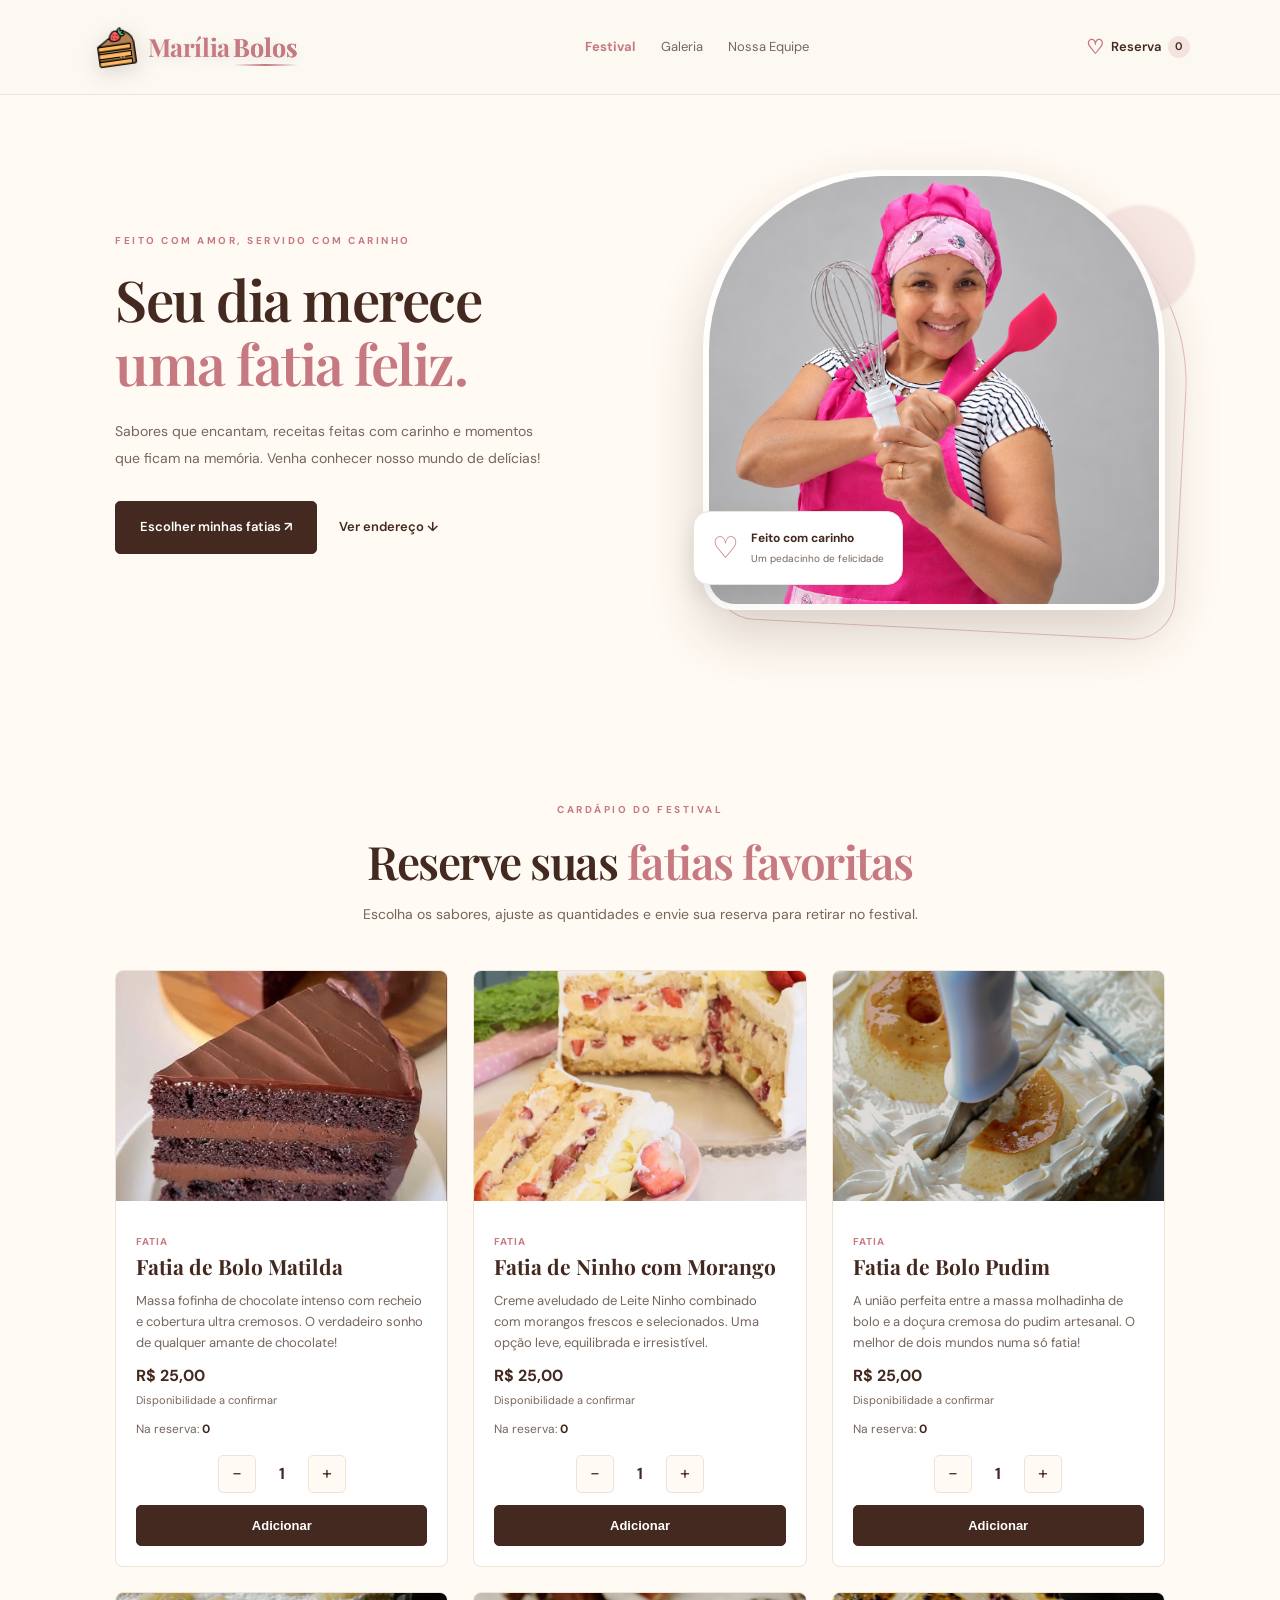
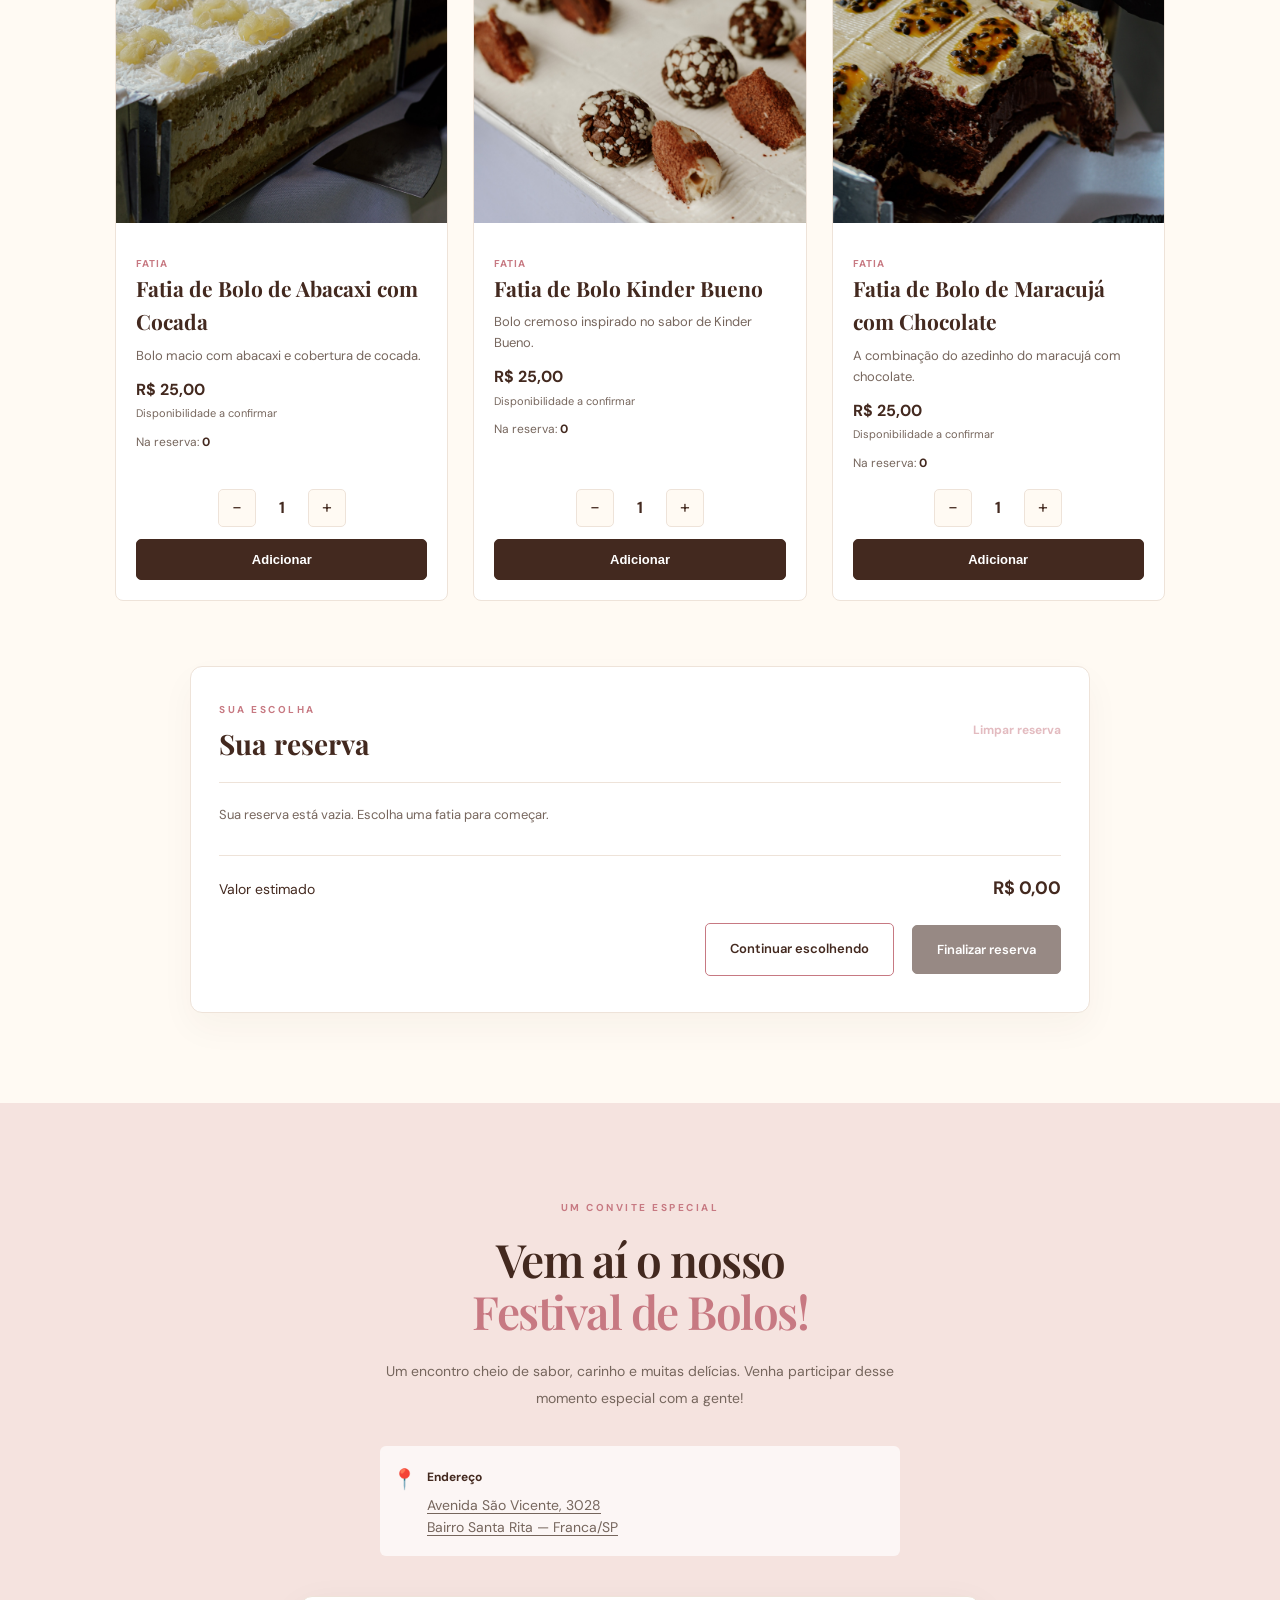
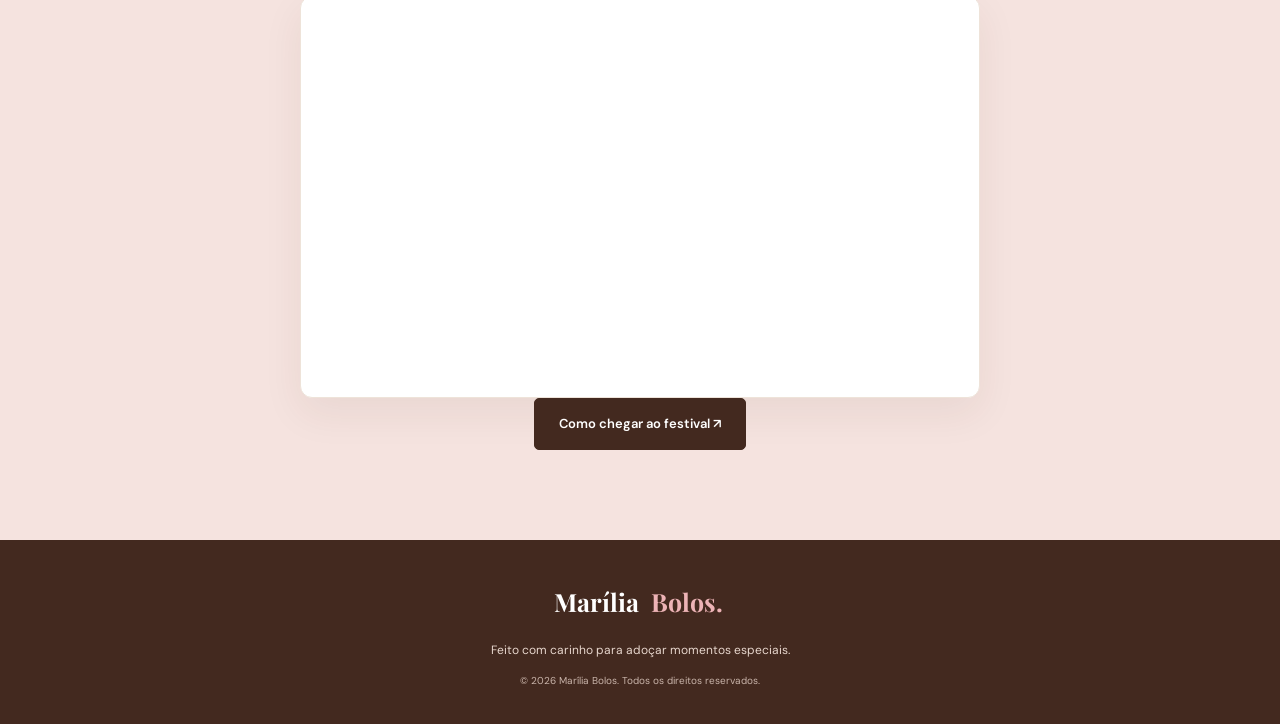
==== commit 03112e86: "Improve mobile layout and hero title Co-authored-by: Copilot <223556219+Copilot@users.noreply.github" ====
--- a/index.html
+++ b/index.html
@@ -42,7 +42,7 @@
             <div class="hero-content">
                 <span class="eyebrow">FEITO COM AMOR, SERVIDO COM CARINHO</span>
 
-                <h1>Momentos doces<br>merecem <span>bolos especiais.</span></h1>
+                <h1>Seu dia merece<br><span>uma fatia feliz.</span></h1>
 
                 <p>
                     Sabores que encantam, receitas feitas com carinho
--- a/style.css
+++ b/style.css
@@ -110,17 +110,29 @@
     display: inline-flex;
     align-items: center;
     gap: 0.12em;
-    letter-spacing: 0.3px;
+    letter-spacing: -0.4px;
     color: var(--brown);
-    text-shadow: 0 2px 10px rgba(67, 41, 31, 0.08);
+    text-shadow: 0 3px 12px rgba(67, 41, 31, 0.1);
 }
 
 .logo-text > span {
+    position: relative;
     color: transparent;
     background: linear-gradient(135deg, #d999a6 0%, #c77982 45%, #a85d69 100%);
     -webkit-background-clip: text;
     background-clip: text;
-    letter-spacing: 0.8px;
+    letter-spacing: 0;
+}
+
+.logo-text > span::after {
+    position: absolute;
+    right: 0;
+    bottom: 1px;
+    left: 0;
+    height: 2px;
+    border-radius: 2px;
+    background: linear-gradient(90deg, transparent, var(--pink), transparent);
+    content: "";
 }
 
 .logo-imagem {
@@ -1478,6 +1490,130 @@
         max-height: 100dvh;
         border-radius: 0;
     }
+}
+
+@media (max-width: 767px) {
+    body {
+        padding-bottom: 0;
+    }
+
+    .header {
+        flex-wrap: wrap;
+        justify-content: center;
+        gap: 8px 12px;
+    }
+
+    .header .logo {
+        order: 0;
+    }
+
+    .header .nav {
+        order: 1;
+        width: 100%;
+    }
+
+    .header .cart-link {
+        position: static;
+        z-index: auto;
+        order: 2;
+        min-height: 36px;
+        margin: 0 auto;
+        padding: 5px 10px;
+        border: 1px solid rgba(255, 255, 255, 0.75);
+        border-radius: 999px;
+        background: var(--brown);
+        color: var(--white);
+        box-shadow: 0 4px 12px rgba(67, 41, 31, 0.16);
+        font-size: 12px;
+    }
+
+    .header .cart-link > span:first-child {
+        font-size: 16px;
+        color: #f3c1c6;
+    }
+
+    .header .cart-count {
+        min-width: 18px;
+        height: 18px;
+        font-size: 10px;
+        background: var(--pink-light);
+        color: var(--brown);
+    }
+
+    .order-catalog {
+        grid-template-columns: 1fr;
+        gap: 12px;
+    }
+
+    .order-card {
+        display: grid;
+        grid-template-columns: clamp(84px, 30vw, 130px) minmax(0, 1fr);
+        align-items: stretch;
+    }
+
+    .order-card > img {
+        width: 100%;
+        height: clamp(88px, 30vw, 124px);
+        min-height: 0;
+        align-self: center;
+        object-fit: cover;
+    }
+
+    .order-card-content {
+        min-width: 0;
+        padding: 10px;
+    }
+
+    .order-card-category {
+        margin-top: 0;
+        font-size: 9px;
+    }
+
+    .order-card h3 {
+        font-size: 16px;
+        line-height: 1.25;
+    }
+
+    .order-card-description {
+        display: -webkit-box;
+        overflow: hidden;
+        margin-top: 4px;
+        font-size: 11px;
+        line-height: 1.35;
+        -webkit-box-orient: vertical;
+        -webkit-line-clamp: 2;
+    }
+
+    .order-card-price {
+        margin-top: 5px;
+        font-size: 13px;
+    }
+
+    .order-card-availability,
+    .order-card-quantity {
+        margin-top: 2px;
+        font-size: 10px;
+    }
+
+    .product-order-form {
+        gap: 6px;
+        padding-top: 8px;
+    }
+
+    .product-quantity-control {
+        gap: 10px;
+    }
+
+    .product-quantity-control .quantity-button {
+        width: 32px;
+        height: 32px;
+    }
+
+    .order-card .btn {
+        min-height: 36px;
+        padding: 7px 10px;
+        font-size: 12px;
+    }
 
     .lightbox-content {
         min-height: 100dvh;
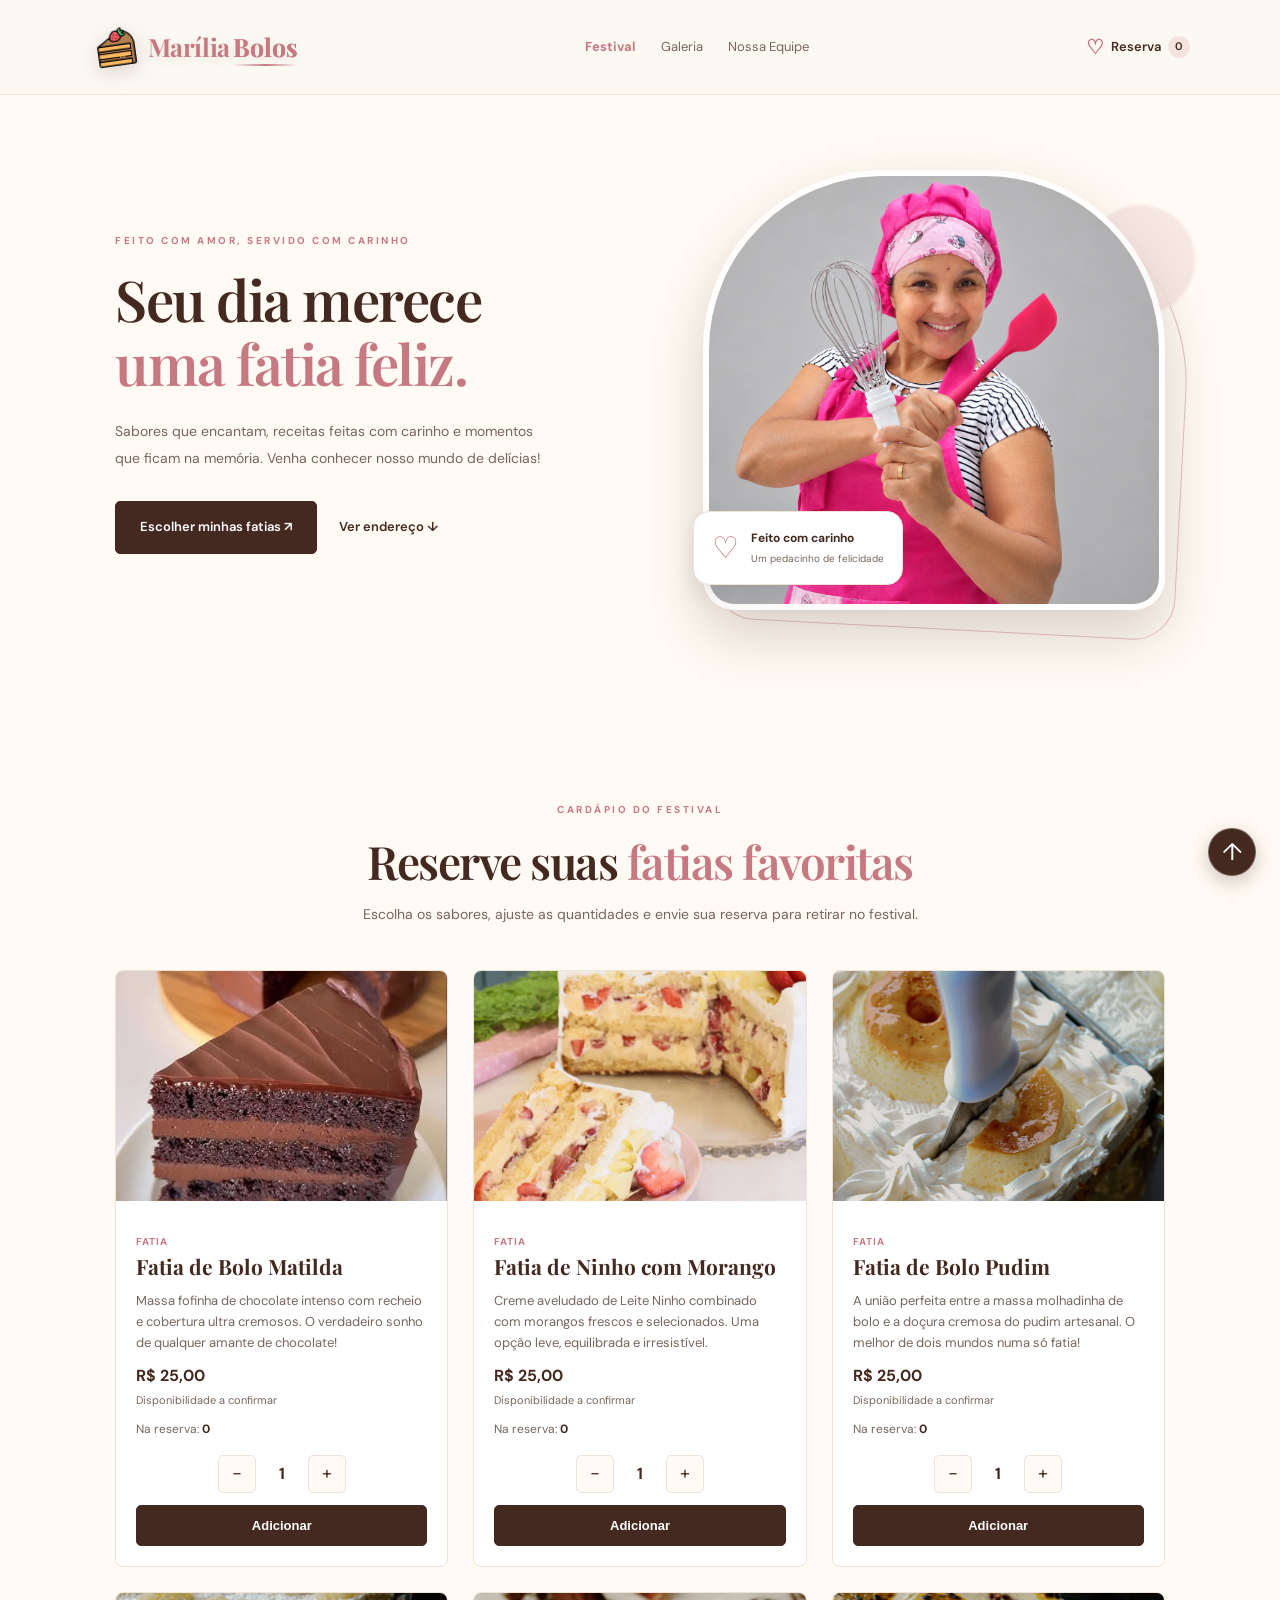
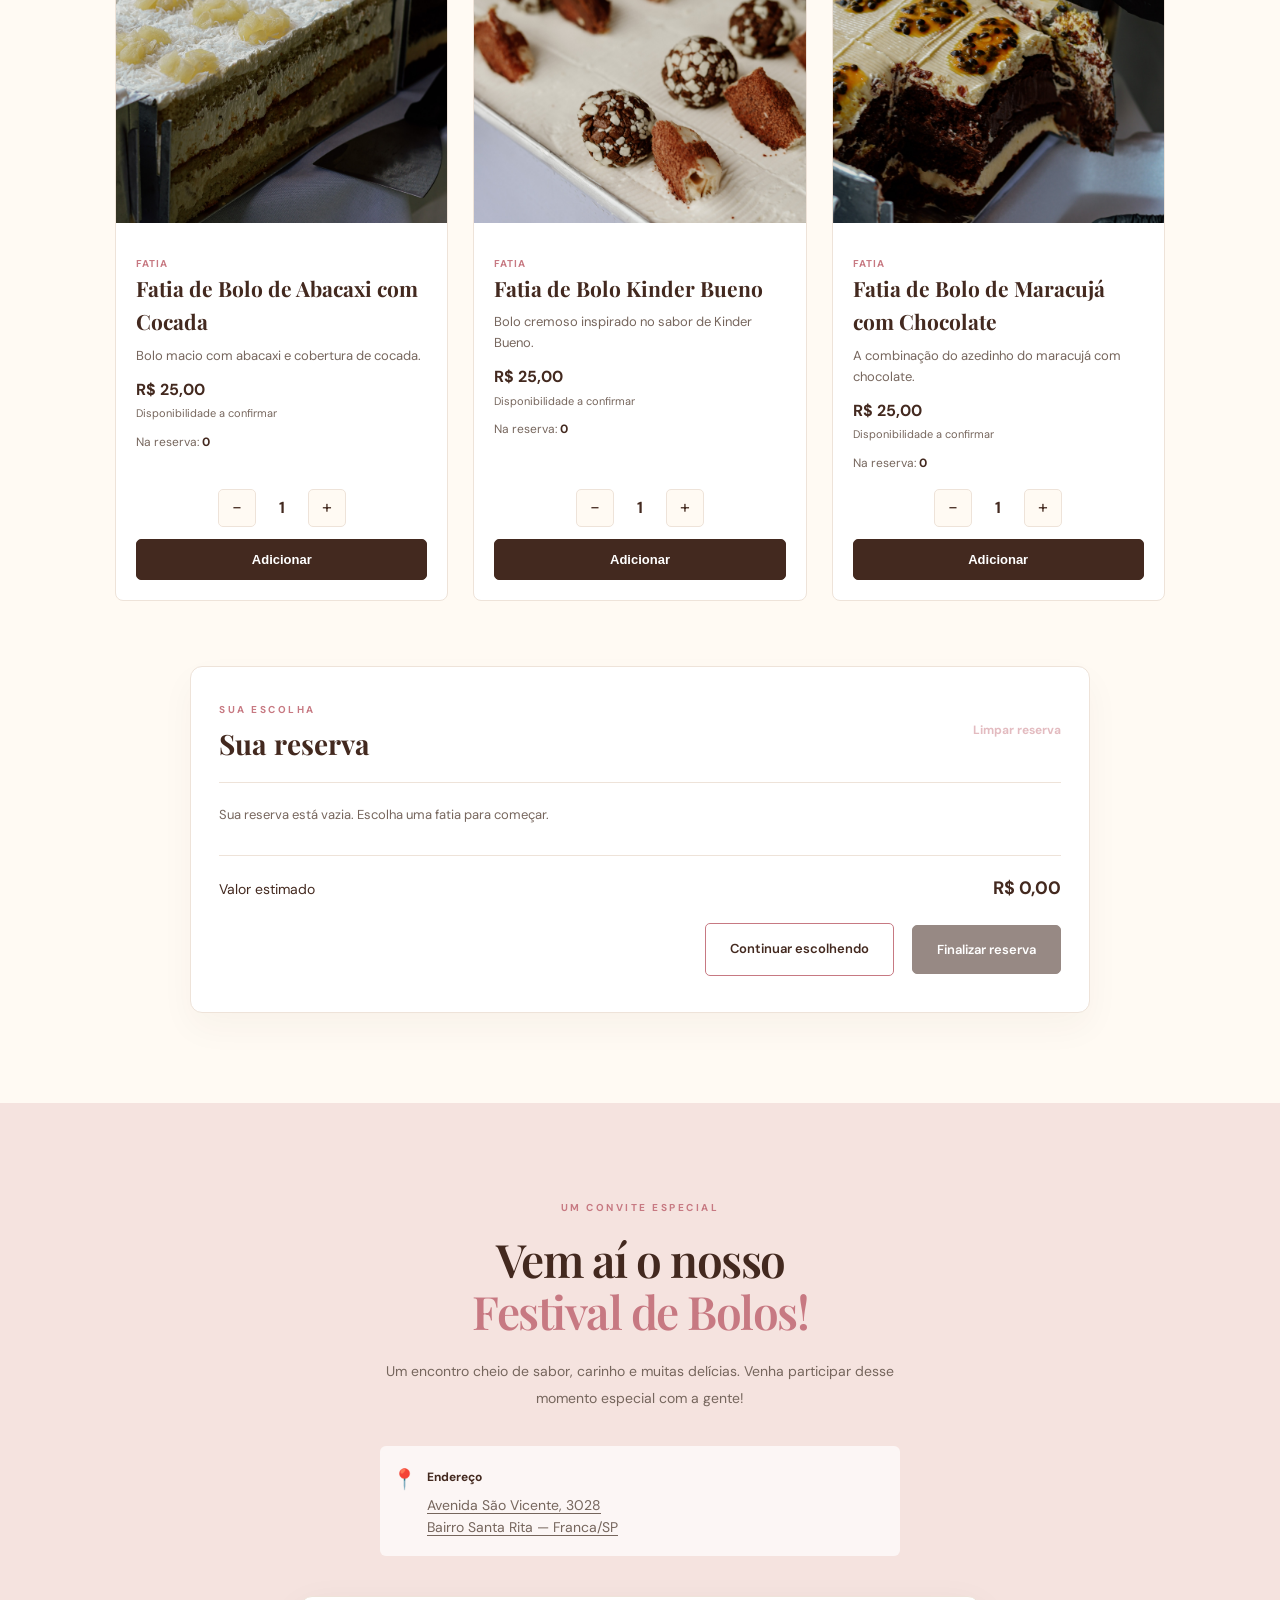
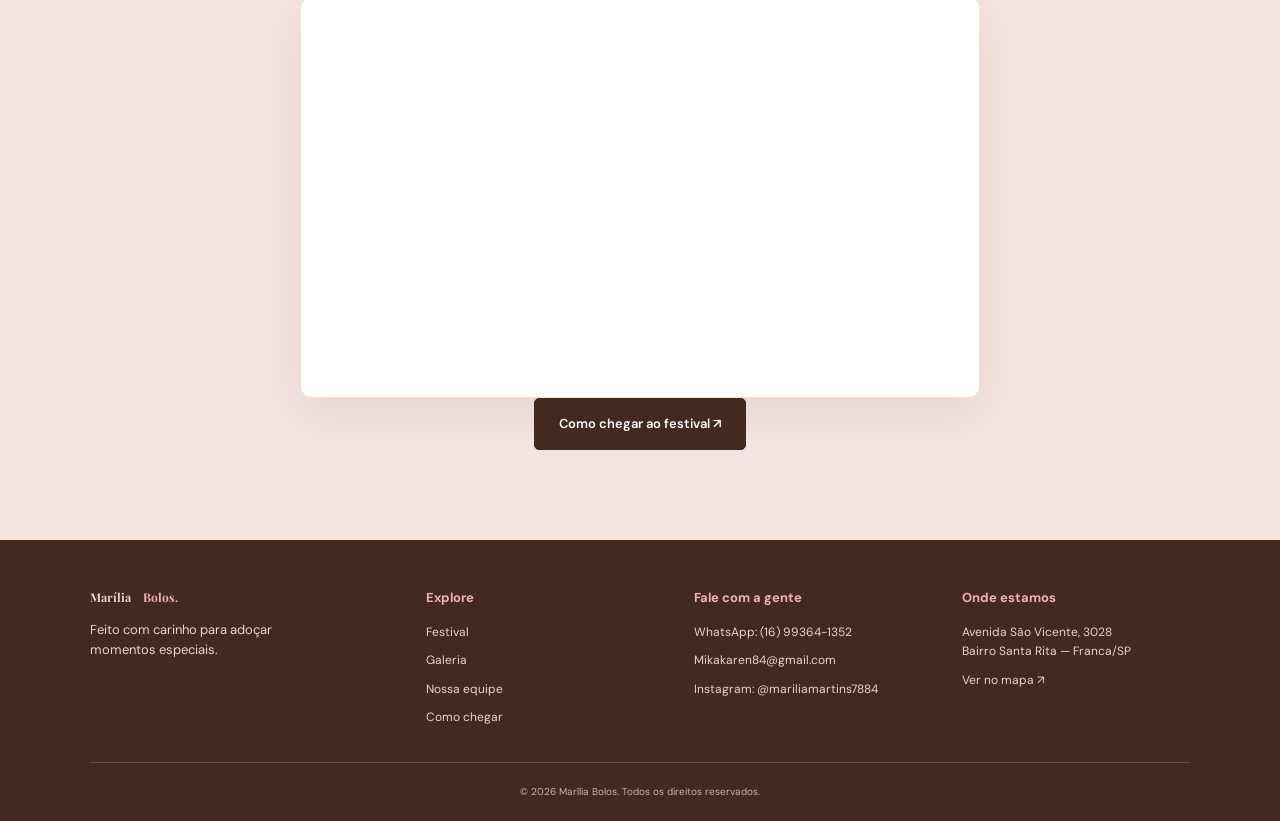
==== commit 6965aade: "Melhora rodapé e adiciona voltar ao topo Co-authored-by: Copilot <223556219+Copilot@users.noreply.gi" ====
--- a/index.html
+++ b/index.html
@@ -15,7 +15,7 @@
     <link rel="stylesheet" href="style.css">
     <script src="script.js" defer></script>
 </head>
-<body>
+<body id="topo">
 
     <a class="skip-link" href="#conteudo-principal">Pular para o conteúdo</a>
     <header class="header">
@@ -170,14 +170,40 @@
     </dialog>
 
     <footer class="footer">
-        <a href="index.html" class="logo">
-            Marília <span>Bolos.</span>
-        </a>
-
-        <p>Feito com carinho para adoçar momentos especiais.</p>
-
-        <small>© 2026 Marília Bolos. Todos os direitos reservados.</small>
+        <div class="footer-main">
+            <div class="footer-brand">
+                <a href="index.html" class="logo">Marília <span>Bolos.</span></a>
+                <p>Feito com carinho para adoçar momentos especiais.</p>
+            </div>
+
+            <nav class="footer-links" aria-label="Links do rodapé">
+                <h2>Explore</h2>
+                <a href="index.html">Festival</a>
+                <a href="galeria.html">Galeria</a>
+                <a href="equipe.html">Nossa equipe</a>
+                <a href="index.html#local">Como chegar</a>
+            </nav>
+
+            <div class="footer-contact">
+                <h2>Fale com a gente</h2>
+                <a href="https://wa.me/5516993641352" target="_blank" rel="noopener noreferrer">WhatsApp: (16) 99364-1352</a>
+                <a href="mailto:Mikakaren84@gmail.com">Mikakaren84@gmail.com</a>
+                <a href="https://www.instagram.com/mariliamartins7884/" target="_blank" rel="noopener noreferrer">Instagram: @mariliamartins7884</a>
+            </div>
+
+            <div class="footer-address">
+                <h2>Onde estamos</h2>
+                <address>Avenida São Vicente, 3028<br>Bairro Santa Rita — Franca/SP</address>
+                <a href="https://www.google.com/maps/dir/?api=1&amp;destination=-20.5487703,-47.3906858" target="_blank" rel="noopener noreferrer">Ver no mapa ↗</a>
+            </div>
+        </div>
+
+        <div class="footer-bottom">
+            <small>© 2026 Marília Bolos. Todos os direitos reservados.</small>
+        </div>
     </footer>
+
+    <a class="back-to-top" href="#topo" aria-label="Voltar ao topo" title="Voltar ao topo">↑</a>
 
 </body>
 </html>
--- a/style.css
+++ b/style.css
@@ -730,28 +730,98 @@
 
 /* ===== RODAPÉ ===== */
 .footer {
+    padding: 48px 7% 18px;
+    background: var(--brown);
+    color: white;
+}
+
+.footer-main {
+    display: grid;
+    grid-template-columns: 1.3fr repeat(3, 1fr);
+    gap: 40px;
+    max-width: 1200px;
+    margin: 0 auto;
+}
+
+.footer-brand .logo {
+    width: fit-content;
+    padding: 0;
+}
+
+.footer-brand p {
+    max-width: 250px;
+    margin-top: 12px;
+    color: #e7d6cd;
+    font-size: 13px;
+}
+
+.footer-links,
+.footer-contact,
+.footer-address {
     display: flex;
     flex-direction: column;
-    align-items: center;
-    gap: 12px;
-    padding: 35px 7%;
-    background: var(--brown);
+    align-items: flex-start;
+    gap: 9px;
+}
+
+.footer-main h2 {
+    margin-bottom: 5px;
+    color: #edb3b6;
+    font-size: 13px;
+    font-weight: 700;
+}
+
+.footer-main a,
+.footer-address address {
+    color: #e7d6cd;
+    font-size: 12px;
+    font-style: normal;
+    transition: color 0.2s ease;
+}
+
+.footer-main a:hover {
     color: white;
+}
+
+.footer-bottom {
+    max-width: 1200px;
+    margin: 35px auto 0;
+    padding-top: 14px;
+    border-top: 1px solid rgba(255, 255, 255, 0.16);
     text-align: center;
 }
 
 .footer .logo span {
     color: #edb3b6;
-}
-
-.footer p {
-    color: #e7d6cd;
-    font-size: 12px;
 }
 
 .footer small {
     color: #c9b4aa;
     font-size: 10px;
+}
+
+.back-to-top {
+    position: fixed;
+    right: 24px;
+    bottom: 24px;
+    z-index: 20;
+    display: grid;
+    width: 48px;
+    height: 48px;
+    place-items: center;
+    border: 1px solid rgba(255, 255, 255, 0.25);
+    border-radius: 50%;
+    background: var(--brown);
+    color: white;
+    box-shadow: 0 6px 18px rgba(67, 41, 31, 0.25);
+    font-size: 24px;
+    line-height: 1;
+    transition: background 0.2s ease, transform 0.2s ease;
+}
+
+.back-to-top:hover {
+    transform: translateY(-3px);
+    background: var(--pink);
 }
 
 /* ===== IDENTIDADE MARÍLIA BOLOS ===== */
@@ -828,6 +898,11 @@
 }
 
 @media (max-width: 1000px) {
+    .footer-main {
+        grid-template-columns: repeat(2, minmax(0, 1fr));
+        gap: 32px;
+    }
+
     .header {
         padding: 18px 5%;
         gap: 15px;
@@ -857,6 +932,22 @@
 }
 
 @media (max-width: 700px) {
+    .footer {
+        padding: 38px 7% 16px;
+    }
+
+    .footer-main {
+        gap: 28px 20px;
+    }
+
+    .footer-brand {
+        grid-column: 1 / -1;
+    }
+
+    .footer-bottom {
+        margin-top: 28px;
+    }
+
     .header {
         position: relative;
         flex-wrap: wrap;
@@ -962,6 +1053,19 @@
 }
 
 @media (max-width: 480px) {
+    .footer-main {
+        grid-template-columns: 1fr;
+    }
+
+    .footer-brand {
+        grid-column: auto;
+    }
+
+    .back-to-top {
+        right: 16px;
+        bottom: 16px;
+    }
+
     .gallery-grid,
     .team-grid {
         grid-template-columns: 1fr;
